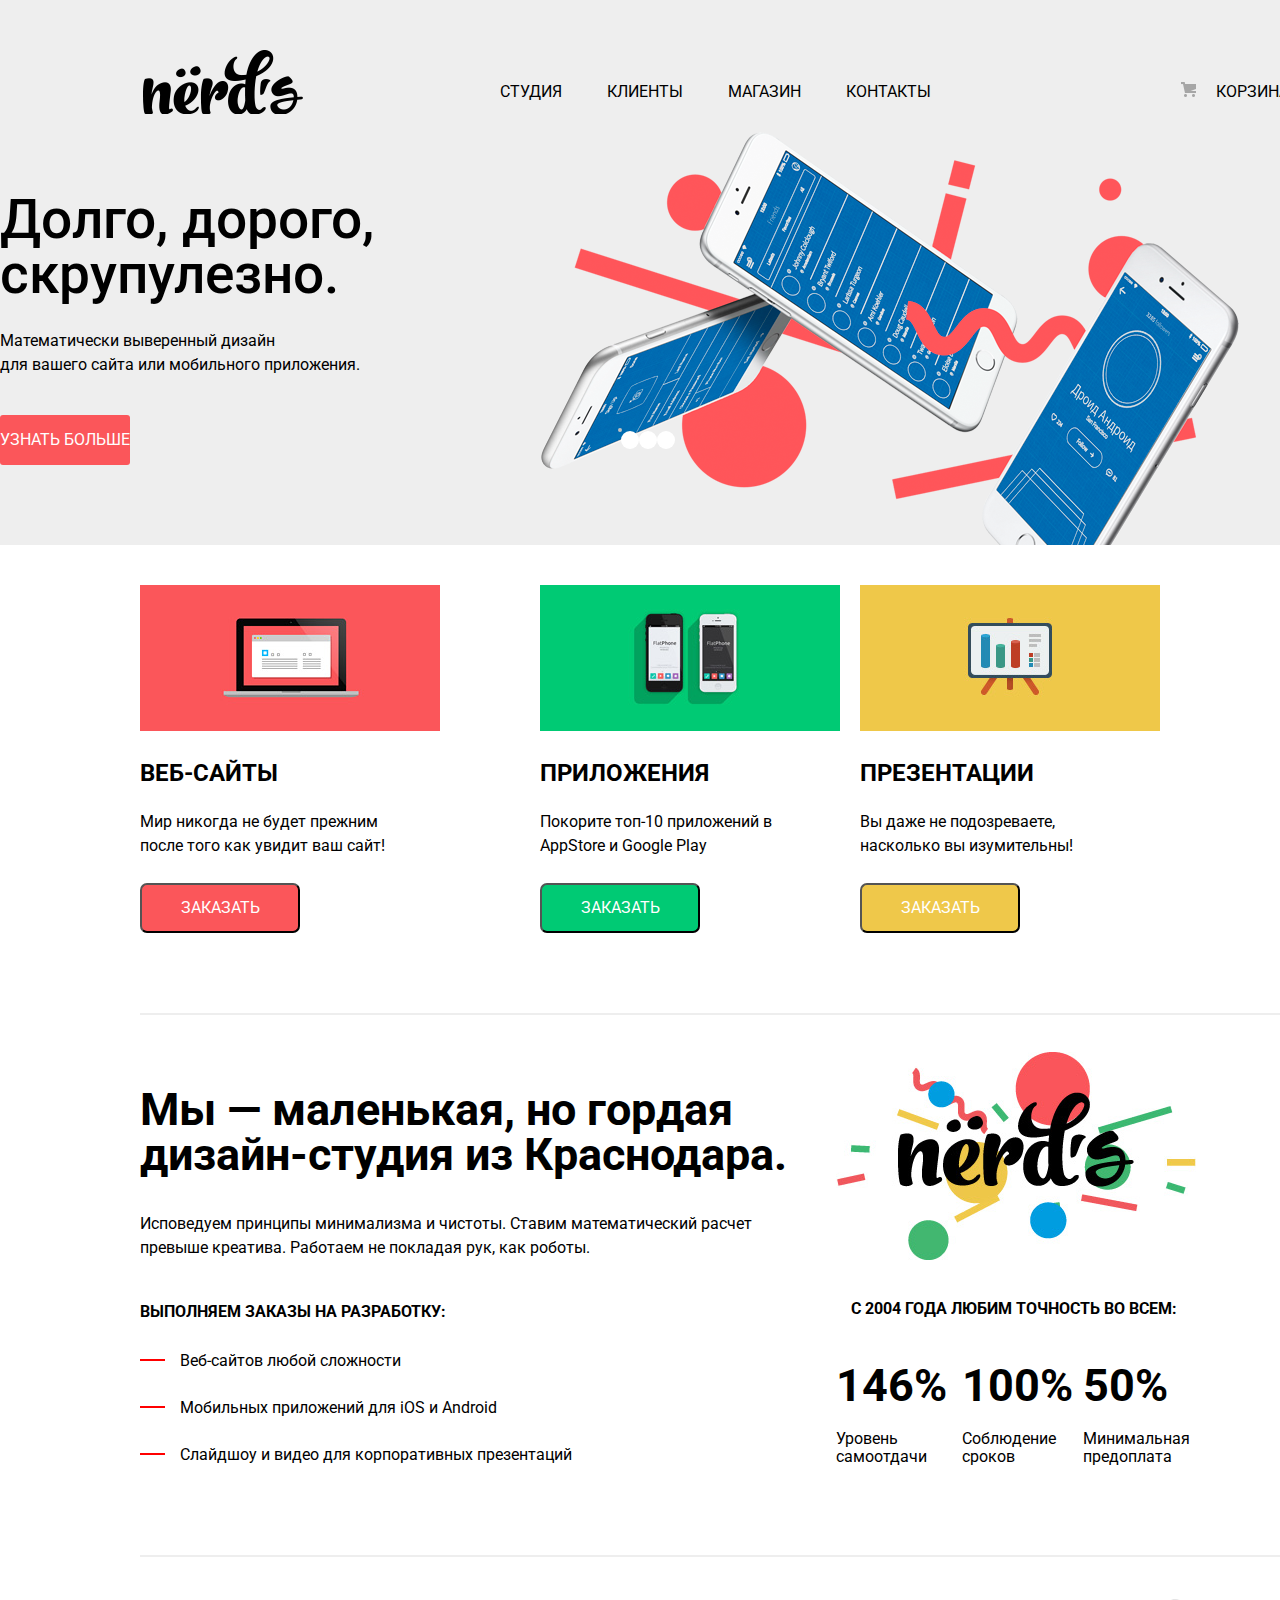
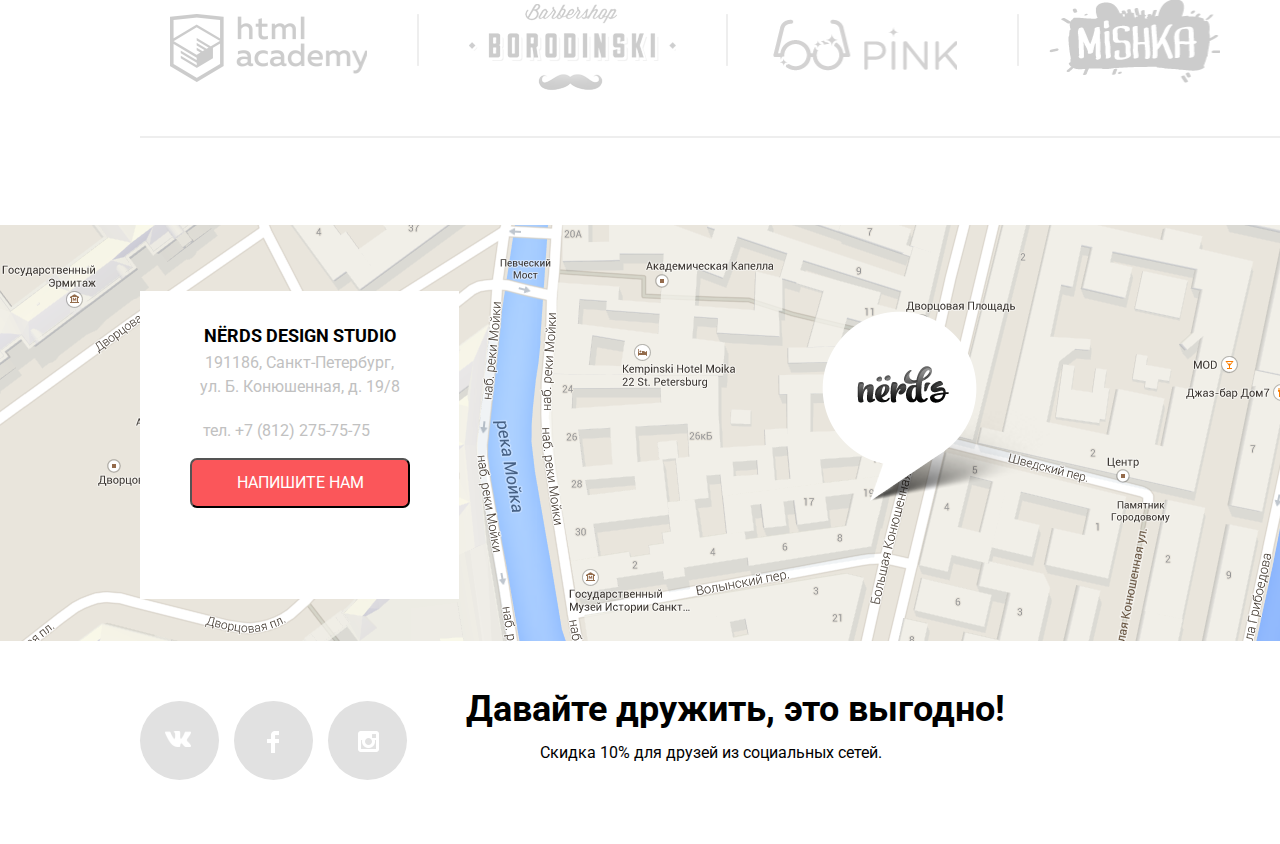
==== index.html @ d3941a32 "1" ====
<!DOCTYPE html>
<html lang="ru">
  <head>
    <meta charset="utf-8">
    <title>HTML Academy: Нёрдс</title>
    <link href="https://fonts.googleapis.com/css?family=Roboto:300,300i,400,400i,500,500i,700,700i,900,900i&display=swap&subset=cyrillic-ext" rel="stylesheet">
    <link rel="stylesheet" href="css/normalize.css">
    <link rel="stylesheet" href="css/main.css">
  </head>
  <body>
    <div class="container">
      <header class="header">
        <nav class="main-nav">
          <a class="logo" href="index.html"><img src="/img/nerds-logo.png" alt="Логотип сайта Nerds"></img></a>
            <ul class="main-nav__menu">
              <li><div class="main__nav-item"><a class="menu__nav-link link" href="studio.html">Студия</a></div></li>
              <li><div class="main__nav-item"><a class="menu__nav-link link" href="clients.html">Клиенты</a></div></li>
              <li><div class="main__nav-item"><a class="menu__nav-link link" href="Catalog.html">Магазин</a></div></li>
              <li><div class="main__nav-item"><a class="menu__nav-link link" href="contacts.html">Контакты</a></div></li>
            </ul>
            <img src="/img/cart-icon.png" class="cart-image">
            <div class="cart"><a href="#" class="menu__cart-link link">Корзина</a></div>
          </img>
        </nav>
      </header>
      <section class="slider">
        <div class="wrapper-content">
          <h2 class="visually-hidden">Преимущества</h2>
          <input class="visually-hidden" type="radio" id="product-1" name="toggle" checked>
          <input class="visually-hidden" type="radio" id="product-2" name="toggle">
          <input class="visually-hidden" type="radio" id="product-3" name="toggle">
          <div class="slider-controls">
            <label class="slider-controls-item slider-controls-item--1" for="product-1">Первый</label>
            <label class="slider-controls-item slider-controls-item--2" for="product-2">Второй</label>
            <label class="slider-controls-item slider-controls-item--3" for="product-3">Третий</label>
          </div>
          <ul class="slider-list">
            <li class="slider-item">
              <h3>Долго, дорого,<br> скрупулезно.</h3>
              <p>Математически выверенный дизайн<br> для вашего сайта или мобильного приложения.</p>
              <button class="slider-item-button button" href="#">Узнать больше</button>
            </li>
            <li class="slider-item">
              <h3>Любим математику как никто другой</h3>
              <p>Никакого креатива, только математические формулы для расчета идеальных пропорций.</p>
              <button class="slider-item-button button" href="#">Узнать больше</button>
            </li>
            <li class="slider-item">
              <h3>Только ночь,<br> только хардкор</h3>
              <p>Работать днем, как все? Мы против этого.<br> Ближе к полуночи работа только начинается.</p>
              <button class="slider-item-button button" href="#">Узнать больше</button>
            </li>
          </ul>
      </div>
    </section>
      <main>
        <section class="products">
          <div class="products__block1">
            <div class="products__block1-picture"></div>
            <h2 class="products__header">Веб-сайты</h2>
            <p class="products__text">Мир никогда не будет прежним<br> после того как увидит ваш сайт!</p>
            <button class="products__button1">Заказать</button>
          </div>
            <div class="products__block2">
          <div class="products__block2-picture"></div>
            <h2 class="products__header">Приложения</h2>
            <p class="products__text">Покорите топ-10 приложений в<br> AppStore и Google Play</p>
            <button class="products__button2">Заказать</button>
            </div>
            <div class="products__block3">
        <div class="products__block3-picture"></div>
          <h2 class="products__header">Презентации</h2>
          <p class="products__text">Вы даже не подозреваете,<br> насколько вы изумительны!</p>
          <button class="products__button3">Заказать</button>
        </div>
        </section>
        <div class="border"></div>
        <section class="description">
          <div class="about">
          <h2 class="about-header">Мы — маленькая, но гордая<br> дизайн-студия из Краснодара. </h2>
          <p class="about-text">Исповедуем принципы минимализма и чистоты. Ставим математический расчет<br> превыше креатива. Работаем не покладая рук, как роботы.</p>
          <h2 class="about-orders">Выполняем заказы на разработку:</h2>
          <ul class="about__orders-list">
            <li class="about__orders-item">Веб-сайтов любой сложности</li>
            <li class="about__orders-item">Мобильных приложений для iOS и Android</li>
            <li class="about__orders-item">Слайдшоу и видео для корпоративных презентаций</li>
          </ul>
        </div>
          <div class="nerds-results">
            <div class="nerds__results-block">
            <img class="nerds__results-logo" src="/img/nerds-illustration.png"></img>
            <p class="nerds__results-text">с 2004 года Любим точность во всем:</p>
          </div>
          <div class="nerds__results-list">
            <ul class="nerds__results-values">
              <li class="nerds__results-values1">146%
                <p class="nerds__results-values1-text">Уровень<br> самоотдачи</p>
              </li>
              <li class="nerds__results-values2">100%
                <p class="nerds__results-values2-text">Соблюдение<br> сроков</p>
              </li>
              <li class="nerds__results-values3">50%
                <p class="nerds__results-values3-text">Минимальная<br> предоплата</p>
              </li>
            </ul>
          </div>
        </div>
        </section>
        <div class="border"></div>
        <!-- Логотипы разных компаний -->
        <section class="firm-row">
          <div class="firm"></div>
          <div class="border-vertical"></div>
          <div class="firm"></div>
          <div class="border-vertical"></div>
          <div class="firm"></div>
          <div class="border-vertical"></div>
          <div class="firm"></div>
        </section>
        <div class="border"></div>
        <section class="map">
          <div class="map"></div>
          <div class="map-marker"></div>
          <div class="map__text-background">
          <div class="map__text">
          <p class="map__text-header">NЁRDS DESIGN STUDIO</p>
          <p class="map__text-desc">191186, Санкт-Петербург, <br>
            ул. Б. Конюшенная, д. 19/8
           <p class="map__text-number"> тел. +7 (812) 275-75-75</p>
        </div>
        <button class="map__button">Напишите нам</button>
      </div>
        </section>
      </main>
      <footer class="page-footer">
        <div class="footer__links">
        <ul class="footer__soc-link">
          <li class="footer__soc-link-vk">
            <img class="soc__vk" src="/img/vk-icon.png"></img>
          </li>
          <li class="footer__soc-link-fb">
            <img class="soc__fb" src="/img/fb-icon.png"></img>
          </li>
          <li class="footer__soc-link-inst">
            <img class="soc__inst" src="/img/insta-icon.png"></img>
          </li>
        </ul>
      </div>
      <div class="footer__text">
        <div class="footer__text-header">Давайте дружить, это выгодно!</div>
        <div class="footer__text-desc">Скидка 10% для друзей из социальных сетей.</div>
      </div>
      </footer>
    </div>
  </body>
</html>
---- css/main.css ----
html {

}
*, *:before, *:after {
box-sizing: inherit;
margin: 0;
padding: 0;
margin: 0 auto;
}
body {
  font-family: "Roboto", Arial, sans-serif;
  margin : 0;
  padding : 0;
  font-size: 16px;
  font-weight: 400;
  line-height: 24px;
  color: #333;
}
.container {
  position: relative;
  max-width: 1440px;
 /* padding-left: 200px; */
  background-color: #fff;
  font-family: "Roboto", "Arial", sans-serif;
  font-weight: 400;
  font-size: 16px;
  color: #000000;
  box-sizing: border-box;
  /* box-shadow: 0px 5px 15px 0px rgba(0, 1, 1, 0.2); */
}
.visually-hidden{
  position: absolute;

  clip: rect(0, 0, 0, 0);

  width: 1px;
  height: 1px;
}
/* /////////////////////////HEADER//////////////////// */
.header {
background-color: #eeeeee;
height: 114px;

}
.link {
  text-decoration: none;
  outline: none;
}
.logo {
  display: flex;
  padding: 0px;
  margin-left: 140px;
  margin-right: 100px;
  margin-top: 50px;
  margin-bottom: 20px;
  min-width: 165px;
}
.logo:hover,
.logo:focus {
  opacity: 0.8;
}
.logo:active {
  opacity: 0.3;
}
.cart {
  margin-right: 140px;
margin-top: 80px;
outline: none;
}
.cart-image {
  height: 15px;
  width: 15px;
  margin-right: 20px;
  margin-left: 150px;
  margin-top: 82px;
}

.main-nav {
  display: flex ;
  margin-top: 0;
  z-index: 0;
}
.main-nav__menu {
display: flex;
justify-content: center;
list-style: none;
margin-top: 80px;
margin-right: 100px;
margin-left: 50px;
}
.main__nav-item {
  margin-left: 45px;
  text-transform: uppercase;
  font-family: inherit;
  font-weight: inherit;
}
.menu__nav-link {
  text-decoration: none;
  list-style: none;
  color: #000000;
}

.menu__cart-link {
  text-decoration: none;
  text-transform: uppercase;
  list-style: none;
  color: #000000;
}

/* ///SLIDER/// */
.slider{
  position: relative;

  background-color: #eee;
}

.slider-controls{
  font-size: 0;

  position: absolute;
  z-index: 100;
  bottom: 104px;
  left: 50%;

  width: 160px;
  height: 18px;

  -webkit-transform: translateX(-50%);
      -ms-transform: translateX(-50%);
          transform: translateX(-50%);
  text-align: center;
}

.slider-controls label{
  position: relative;

  display: inline-block;

  width: 18px;
  height: 18px;
  padding: 8px;

  cursor: pointer;
  vertical-align: top;

  border-radius: 50%;
}

.slider-controls label::after{
  position: absolute;
  z-index: 1;
  top: 8px;
  left: 8px;

  width: 18px;
  height: 18px;

  content: '';

  border-radius: 50%;
  background: #fff;
}

.slider-list{
  margin: 0;
  padding: 0;

  list-style: none;
}

.slider-item{
  display: none;

  padding: 78px 0 80px 0;
}

.slider-item:nth-child(1){
  background-image: url('../img/slide1.png');
  background-repeat: no-repeat;
  background-position: 93% 18px;
}

.slider-item:nth-child(2){
  background-image: url('../img/slide2.png');
  background-repeat: no-repeat;
  background-position: 100% 0;
}

.slider-item:nth-child(3){
  background-image: url('../img/slide3.png');
  background-repeat: no-repeat;
  background-position: 100% 20px;
}

#product-1:checked ~ .slider-list .slider-item:nth-child(1){
  display: block;
}

#product-2:checked ~ .slider-list .slider-item:nth-child(2){
  display: block;
}

#product-3:checked ~ .slider-list .slider-item:nth-child(3){
  display: block;
}

#product-1:checked ~ .slider-controls .slider-controls-item--1::before,
#product-2:checked ~ .slider-controls .slider-controls-item--2::before,
#product-3:checked ~ .slider-controls .slider-controls-item--3::before{
  position: absolute;
  z-index: 2;
  top: 50%;
  left: 50%;

  width: 4px;
  height: 4px;
  margin: -4px;

  content: '';

  border: 2px solid #c1c1c1;
  border-radius: 50%;
  background-color: inherit;
}

.slider-item h3{
  font-size: 55px;
  font-weight: 500;
  line-height: 55px;

  max-width: 600px;
  margin: 0;
  margin-bottom: 27px;

  color: #000;
}

.slider-item p{
  max-width: 430px;
  margin: 0;
  margin-bottom: 38px;
}

.button{
  font-size: 16px;
  line-height: 18px;

  display: block;

  max-width: 240px;
  padding: 16px 0;

  text-align: center;
  text-decoration: none;
  text-transform: uppercase;

  color: #fff;
  border: none;
  border-radius: 3px;
  background-color: #fb565a;
}

.button:hover,
.button:focus{
  background-color: #e74246;
}

.button:active{
  color: rgba(255, 255, 255, 0.3);
  background-color: #d7373b;
  -webkit-box-shadow: 0 3px rgba(0, 0, 0, 0.1) inset;
          box-shadow: 0 3px rgba(0, 0, 0, 0.1) inset;
}
.filter-button{
  width: 260px;
  height: 50px;

  color: #000;
  background-color: #eee;
}
.filter-button:hover,
.filter-button:focus{
  background-color: #dfdfdf;
}
.filter-button:active{
  color: rgba(0, 0, 0, 0.3);
  background-color: rgba(0, 1, 1, 0.1);
}

/* /////////////////////MAIN////////////// */


.products {
  display: flex;
  flex-direction: row;
  flex-wrap: nowrap;

}
.products__block1 {
margin-left: 140px;
}
.products__block2 {
  position: absolute;
  margin-left: 540px;
}
.products__block3 {
  margin-left: 300px;
}
.products__block1-picture {
  background-image: url(../img/illustration-1.png);
  background-repeat: no-repeat;
  height: 146px;
  width: 300px;
  margin-top: 40px;
}
.products__block2-picture {
  background-image: url(../img/illustration-2.png);
  background-repeat: no-repeat;
  height: 146px;
  width: 300px;
  margin-top: 40px;
}
.products__block3-picture {
  background-image: url(../img/illustration-3.png);
  background-repeat: no-repeat;
  height: 146px;
  width: 300px;
  margin-top: 40px;
}
.products__header {
font-size: 24px;
font-weight: bold;
text-align: left;
margin-top: 30px;
margin-bottom: 25px;
text-transform: uppercase;
}
.products__text {
font-size: 16px;
font-weight: 400;
margin-bottom: 25px;
}
.products__button1 {
width: 160px;
height: 50px;
font-weight: 400;
font-family: inherit;
text-transform: uppercase;
background-color: #fb565a;
color: #fff;
border-radius: 7px;
height: 50px;
}
.products__button2 {
width: 160px;
height: 50px;
font-weight: 400;
font-family: inherit;
text-transform: uppercase;
background-color: #00ca74;
color: #fff;
border-radius: 7px;
  }
.products__button3 {
width: 160px;
height: 50px;
font-weight: 400;
font-family: inherit;
text-transform: uppercase;
background-color: #efc84a;
color: #fff;
border-radius: 7px;
}
.about-borderline {
  /* display: flex; */
  /* position: absolute; */
  /* flex-direction: row; */
  /* width: 800px; */
  /* background-image: url(../img/borderline.png); */
  /* margin-top: 80px; */
  /* margin-bottom: 80px; */
  /* margin-left: 100px; */
  /* margin-right: 100px; */
  /* width: 9px;
  height: 64px;
  background-position-x: 198px;
  background-position-y: 1052px; */
}
.description {
  display: flex;
  flex-direction: row;
  margin-top: 0px;
}

/* //////////////ABOUT/////////// */
.about {
  display: flex;
  flex-direction: column;
  margin-left: 140px;
  font-family: inherit;
}
.about-header {
font-size: 45px;
line-height: 45px;
margin-bottom: 35px;
}
.about-text {
font-size: 16px;
font-weight: 400;
margin-left: 0px;
margin-bottom: 40px;
}
.about-orders {
  margin-left: 0px;
  font-size: 16px;
  text-transform: uppercase;
  margin-bottom: 25px;
}
.about__orders-list {
list-style: none;
margin-left: 40px;
/* padding-left: 35px; */
position: relative;
}
.about__orders-item {
  position: relative;
  margin-bottom: 23px;
  font-size: 16px;
  line-height: 24px;
}
.about__orders-item:before {
  content: " ";
  position: absolute;
  top: 10px;
  left: -40px;
  height: 2px;
  width: 25px;
  background-color: red;
}
/* .about__orders-second {
font-size: 16px;
line-height: 24px;
margin-bottom: 20px;
}
.about__orders-third {
  font-size: 16px;
  line-height: 24px;
  } */
.nerds-results {
  display: flex;
  position: relative;
  /* flex-direction: column; */
}
.nerds__results-block {
  display: flex;
  /* margin-right: 0px; */

}
.nerds__results-logo {
  display: flex;
  justify-items: center;
  position: absolute;
  margin-top: -35px;
  margin-left: -130px;
}
.nerds__results-text {
  display: flex;
  justify-content: flex-end;
  position: absolute;
  margin-top: 210px;
  margin-left: -115px;
  text-transform: uppercase;
  font-weight: bold;
  font-size: 16px;

}
.nerds__results-list {
  display: flex;
  flex-direction: row;
  margin-left: -130px;
}
.nerds__results-values {
display: flex;
list-style: none;
font-size: 45px;
font-weight: bold;
line-height: 18px;
margin-top: 290px;
justify-content: center;
}

.nerds__results-values1 {
  margin-right: 15px;
}
.nerds__results-values2 {
  /* margin-top: 309px;
  margin-left: -60px; */
}
.nerds__results-values3 {
  margin-left: 10px;
}
.nerds__results-values1-text {
margin-top: 35px;
font-weight: 400;
font-size: 16px;

}
.nerds__results-values2-text {
  margin-top: 35px;
  font-weight: 400;
  font-size: 16px;
}
.nerds__results-values3-text {
  margin-top: 35px;
  font-weight: 400;
  font-size: 16px;
  /* margin-left: 25px; */
}
/* ///////////////////FIRMS AND BORDERS/////////// */
.border {
  display: inline-block;
  background-image: url(/img/divide.png);
  width: 1160px;
  height: 2px;
  margin-left: 140px;
  margin-right: 140px;
}
.border:first-of-type {
  margin-top: 80px;
  margin-bottom: 65px;
}
.border:nth-of-type(2) {
  margin-top: 65px;
  margin-bottom: 35px;
}
.border:nth-of-type(3) {
  padding: 0px;
  margin-top: -35px;
  margin-bottom: 80px;
}
.firm-row {
  display: flex;
  flex-direction: row;
}
.border-vertical {
width: 2px;
height: 52px;
margin-top: 15px;
background-image: url(/img/div.png);
}
.firm:first-of-type {
  background-image: url(/img/logo-1.png);
  background-repeat: no-repeat;
  margin-top: 15px;
  width: 199px;
  height: 68px;
  margin-left: 170px;
  margin-right: 50px;
}
.firm:nth-of-type(3) {
  background-image: url(/img/logo-2.png);
  background-repeat: no-repeat;
  width: 209px;
  height: 87px;
  margin-left: 50px;
  margin-right: 50px;
  margin-top: 5px;
  margin-bottom: 80px;
}
.firm:nth-of-type(5) {
  background-image: url(/img/logo-3.png);
  background-repeat: no-repeat;
  width: 185px;
  height: 52px;
  margin-top: 20px;
  margin-left: 45px;
  margin-right: 60px;
}
.firm:nth-of-type(7) {
  background-image: url(/img/logo-4.png);
  background-repeat: no-repeat;
  width: 173px;
  height: 84px;
  margin-left: 30px;
  margin-right: 60px;
}

/* ///////////////////////////MAP//////////////////// */
.map {
  background-image: url(/img/map.png);
  width: 1440px;
  height: 416px;
  width: 100%;
}
.map-marker {
  background-image: url(/img/map-marker.png);
  /* display: flex; */
  position: absolute;
  width: 231px;
  height: 190px;
  margin-top: -330px;
  margin-left: 822px;
  /* z-index: 2; */
}
.map__text-background {
  background-image: url(/img/white-back.png);
  background-repeat: no-repeat;
  margin-top: -350px;
  margin-left: 140px;
  position: absolute;
  width: 319px;
  height: 308px;
}
.map__text {
  margin: 0 0;
  font-size: 16px;
  text-align: center;
}
.map__text-header {
  margin-top: 30px;
  line-height: 30px;
  /* margin-bottom: 30px; */
  font-weight: bold;
  font-size: 18px;
  color: black;
}
.map__text-desc {
  font-size: 16px;
  color: #c1c1c1;
  margin-bottom: 20px;
}
.map__text-number {
  font-size: 16px;
  color: #c1c1c1;
  margin-left: -27px;
}
.map__button {
  position: absolute;
  background-color: #fb565a;
  color: #fff;
  margin-right: 50px;
  margin-left: 50px;
  margin-top: 15px;
  height: 50px;
  width: 220px;
  font-weight: 400;
  font-family: inherit;
  text-transform: uppercase;
  border-radius: 7px;
}


/* ///////////////////////////////FOOTER///////////////////////// */
.footer__links {
  display: flex;
  position: absolute;
  flex-direction: row;
  margin-top: -40px;
  margin-left: px;
  /* justify-content: center; */
}
.footer__soc-link{
  /* margin-top: 70px; */
  display: flex;
  flex-direction: row;
  justify-content: flex-start;
  list-style: none;
  text-decoration: none;
}
.footer__soc-link-vk {
  margin-top: 50px;
  width: 79px;
  height: 79px;
  margin-left: 140px;
  background-color: #e1e1e1;
  border-radius: 40px;
}
.footer__soc-link-fb {
  margin-top: 50px;
  width: 79px;
  height: 79px;
  margin-left: 15px;
  background-color: #e1e1e1;
  border-radius: 40px;
}
.footer__soc-link-inst {
  margin-top: 50px;
  background-color: #e1e1e1;
  width: 79px;
  height: 79px;
  margin-left: 15px;
  border-radius: 40px;
}
.soc__vk {
  /* position: absolute; */
  /* text-align: center; */
  margin-left: 25px;
  margin-right: 25px;
  margin-top: 30px;
  margin-bottom: 30px;
  width: 26px;
  height: 16px;
}
.soc__fb {
  width: 12px;
  height: 22px;
  margin-left: 33px;
  margin-right: 33px;
  margin-top: 30px;
  margin-bottom: 30px;
}.soc__inst {
  margin: 30px 30px;
}
.footer__text{
  /* position: absolute; */
display: flex;
justify-content: center;
flex-direction: column;
margin-left: 190px;
margin-top: 50px;
}
.footer__text-header {
  font-size: 36px;
  line-height: 36px;
  font-weight: bold;
  color: black;
}
.footer__text-desc {
  margin-top: 15px;
  margin-left: 350px;
  font-size: 16px;
  font-weight: 400;
  line-height: 22px;
  margin-bottom: 80px;
}
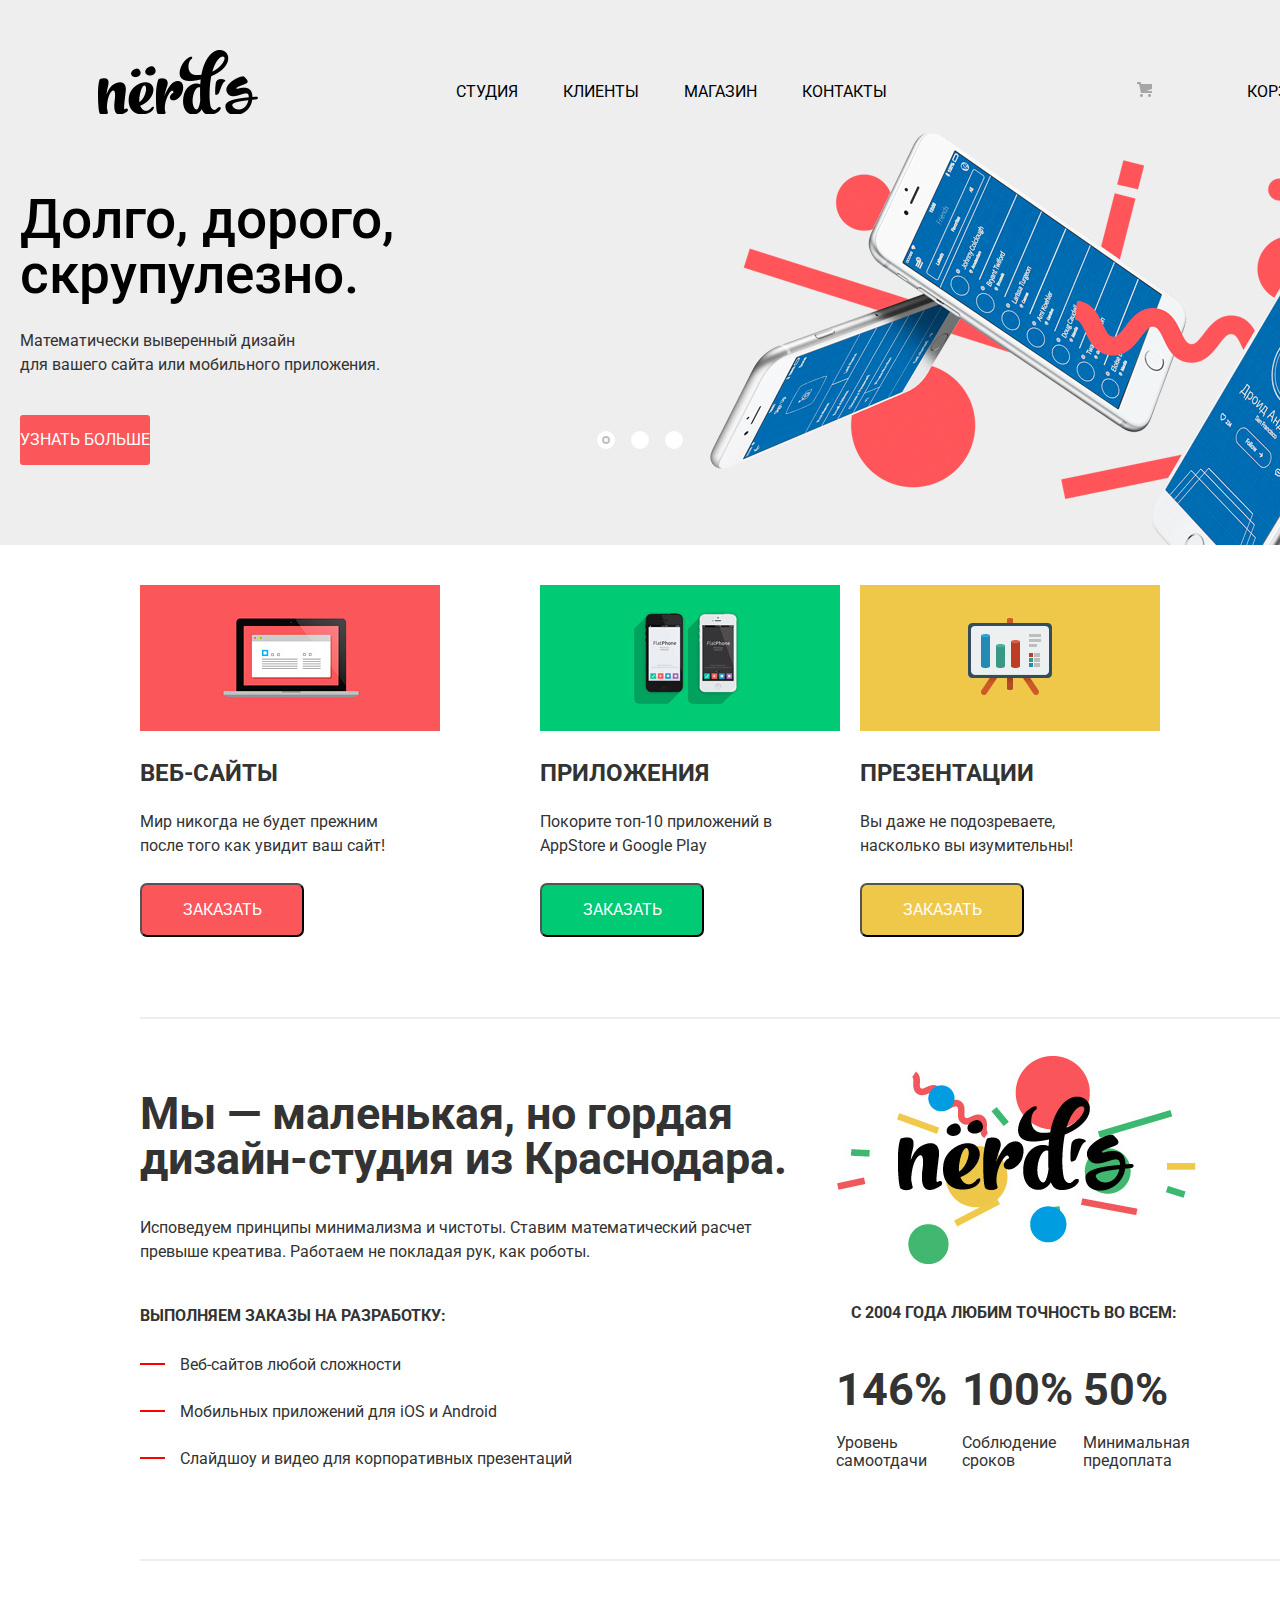
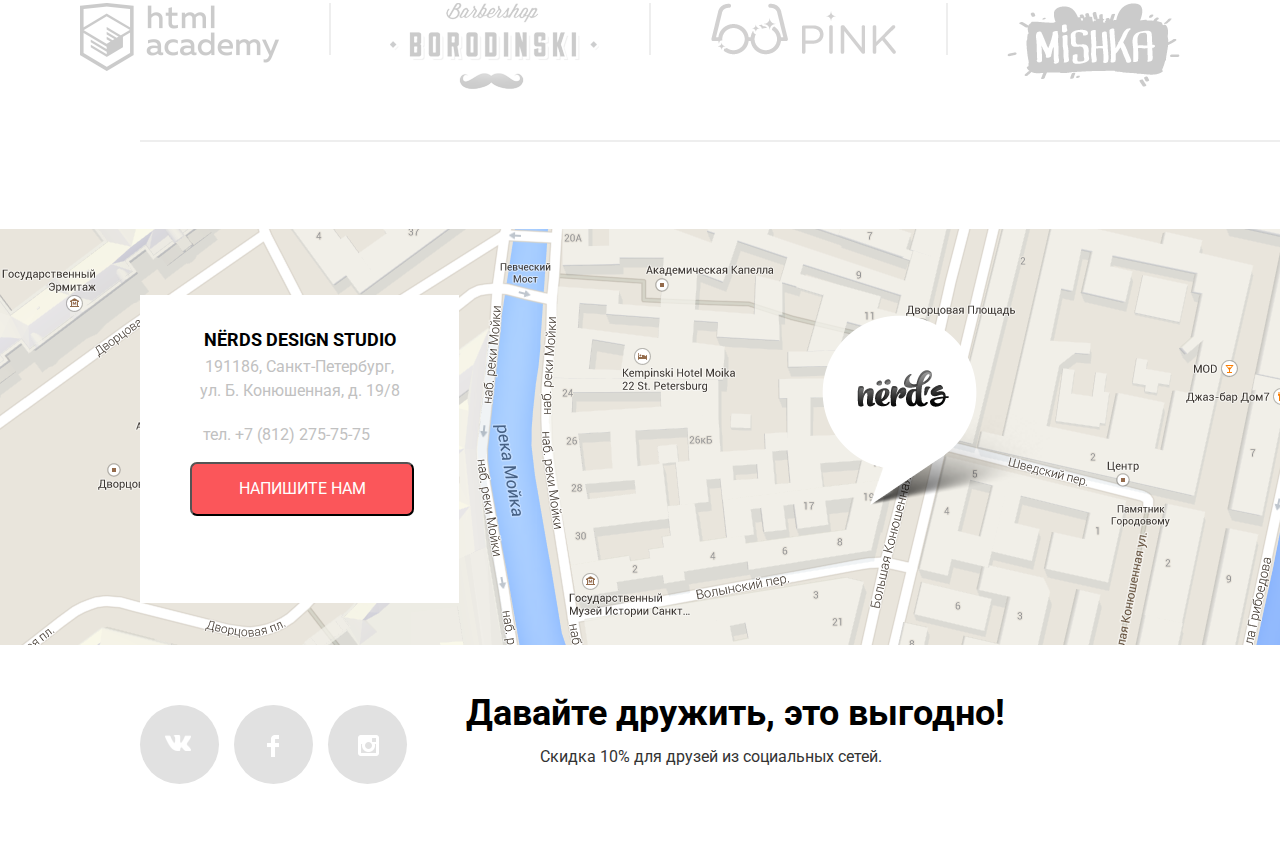
==== commit 9e12876e: "2" ====
--- a/index.html
+++ b/index.html
@@ -8,9 +8,8 @@
     <link rel="stylesheet" href="css/main.css">
   </head>
   <body>
-    <div class="container">
       <header class="header">
-        <nav class="main-nav">
+        <nav class="header-wrapper wrapper-content">
           <a class="logo" href="index.html"><img src="/img/nerds-logo.png" alt="Логотип сайта Nerds"></img></a>
             <ul class="main-nav__menu">
               <li><div class="main__nav-item"><a class="menu__nav-link link" href="studio.html">Студия</a></div></li>
@@ -22,6 +21,7 @@
             <div class="cart"><a href="#" class="menu__cart-link link">Корзина</a></div>
           </img>
         </nav>
+      </div>
       </header>
       <section class="slider">
         <div class="wrapper-content">
@@ -108,7 +108,23 @@
         </section>
         <div class="border"></div>
         <!-- Логотипы разных компаний -->
-        <section class="firm-row">
+        <section class="firm-line">
+          <ul class="firm-list">
+            <li class="firm-item">
+              <img src="img/logo-1.png" width="199" height="68" alt="Логотип HTML Academy">
+            </li>
+            <li class="firm-item">
+              <img src="img/logo-2.png" width="209" height="90" alt="Логотип Barbershop Borodinsky">
+            </li>
+            <li class="firm-item">
+              <img src="img/logo-3.png" width="185" height="52" alt="Логотип Pink">
+            </li>
+            <li class="firm-item">
+              <img src="img/logo-4.png" width="173" height="84" alt="Логотип Mishka">
+            </li>
+          </ul>
+        </section>
+        <!-- <section class="firm-row">
           <div class="firm"></div>
           <div class="border-vertical"></div>
           <div class="firm"></div>
@@ -116,7 +132,7 @@
           <div class="firm"></div>
           <div class="border-vertical"></div>
           <div class="firm"></div>
-        </section>
+        </section> -->
         <div class="border"></div>
         <section class="map">
           <div class="map"></div>
--- a/css/main.css
+++ b/css/main.css
@@ -9,24 +9,15 @@
 }
 body {
   font-family: "Roboto", Arial, sans-serif;
-  margin : 0;
-  padding : 0;
   font-size: 16px;
   font-weight: 400;
   line-height: 24px;
   color: #333;
 }
-.container {
-  position: relative;
-  max-width: 1440px;
- /* padding-left: 200px; */
-  background-color: #fff;
-  font-family: "Roboto", "Arial", sans-serif;
-  font-weight: 400;
-  font-size: 16px;
-  color: #000000;
-  box-sizing: border-box;
-  /* box-shadow: 0px 5px 15px 0px rgba(0, 1, 1, 0.2); */
+.wrapper-content{
+  width: 1440px;
+  margin: 0 auto;
+  padding: 0 20px;
 }
 .visually-hidden{
   position: absolute;
@@ -37,10 +28,12 @@
   height: 1px;
 }
 /* /////////////////////////HEADER//////////////////// */
+.header-wrapper {
+  display: flex;
+}
 .header {
 background-color: #eeeeee;
 height: 114px;
-
 }
 .link {
   text-decoration: none;
@@ -49,7 +42,7 @@
 .logo {
   display: flex;
   padding: 0px;
-  margin-left: 140px;
+  /* margin-left: 140px; */
   margin-right: 100px;
   margin-top: 50px;
   margin-bottom: 20px;
@@ -78,6 +71,10 @@
 .main-nav {
   display: flex ;
   margin-top: 0;
+  padding: 0;
+  /* padding-top: 60px; */
+  padding-right: 245px;
+  /* padding-left: -150px; */
   z-index: 0;
 }
 .main-nav__menu {
@@ -517,7 +514,7 @@
   /* margin-left: 25px; */
 }
 /* ///////////////////FIRMS AND BORDERS/////////// */
-.border {
+/* .border {
   display: inline-block;
   background-image: url(/img/divide.png);
   width: 1160px;
@@ -583,6 +580,75 @@
   height: 84px;
   margin-left: 30px;
   margin-right: 60px;
+} */
+
+/* //////////////////////FIRMLINE///////////////// */
+.border {
+  display: inline-block;
+  content: '';
+  background-color: #eee;
+  width: 1160px;
+  height: 2px;
+  margin-left: 140px;
+  margin-right: 140px;
+}
+
+.border:first-of-type {
+  margin-top: 80px;
+  margin-bottom: 65px;
+}
+.border:nth-of-type(2) {
+  margin-top: 65px;
+  margin-bottom: 35px;
+}
+.border:nth-of-type(3) {
+  padding: 0px;
+  margin-top: 40px;
+  margin-bottom: 80px;
+}
+.firm-list {
+  display: flex;
+  flex-direction: row;
+  margin: 0;
+  margin-right: 44px;
+  margin-left: 30px;
+  padding: 0;
+  justify-content: space-between;
+  /* text-decoration: none; */
+}
+.firm-item {
+  text-decoration: none;
+  list-style: none;
+}
+.firm-item:after{
+  position: absolute;
+  /* top: -30px;
+  right: -50px; */
+  /* bottom: 0; */
+  margin-left: 50px;
+  width: 2px;
+  height: 52px;
+  margin-top: auto;
+  margin-bottom: auto;
+
+  content: '';
+  background-color: #eee;
+}
+.firm-item:last-child::after{
+  width: 0;
+  height: 0;
+}
+.firm-item:first-of-type {
+  margin-left:50px;
+}
+.firm-item img {
+  opacity: 0.2;
+}
+.firm-item img:hover {
+  opacity: 1;
+}
+.firm-item img:active {
+  opacity: 0.2;
 }
 
 /* ///////////////////////////MAP//////////////////// */
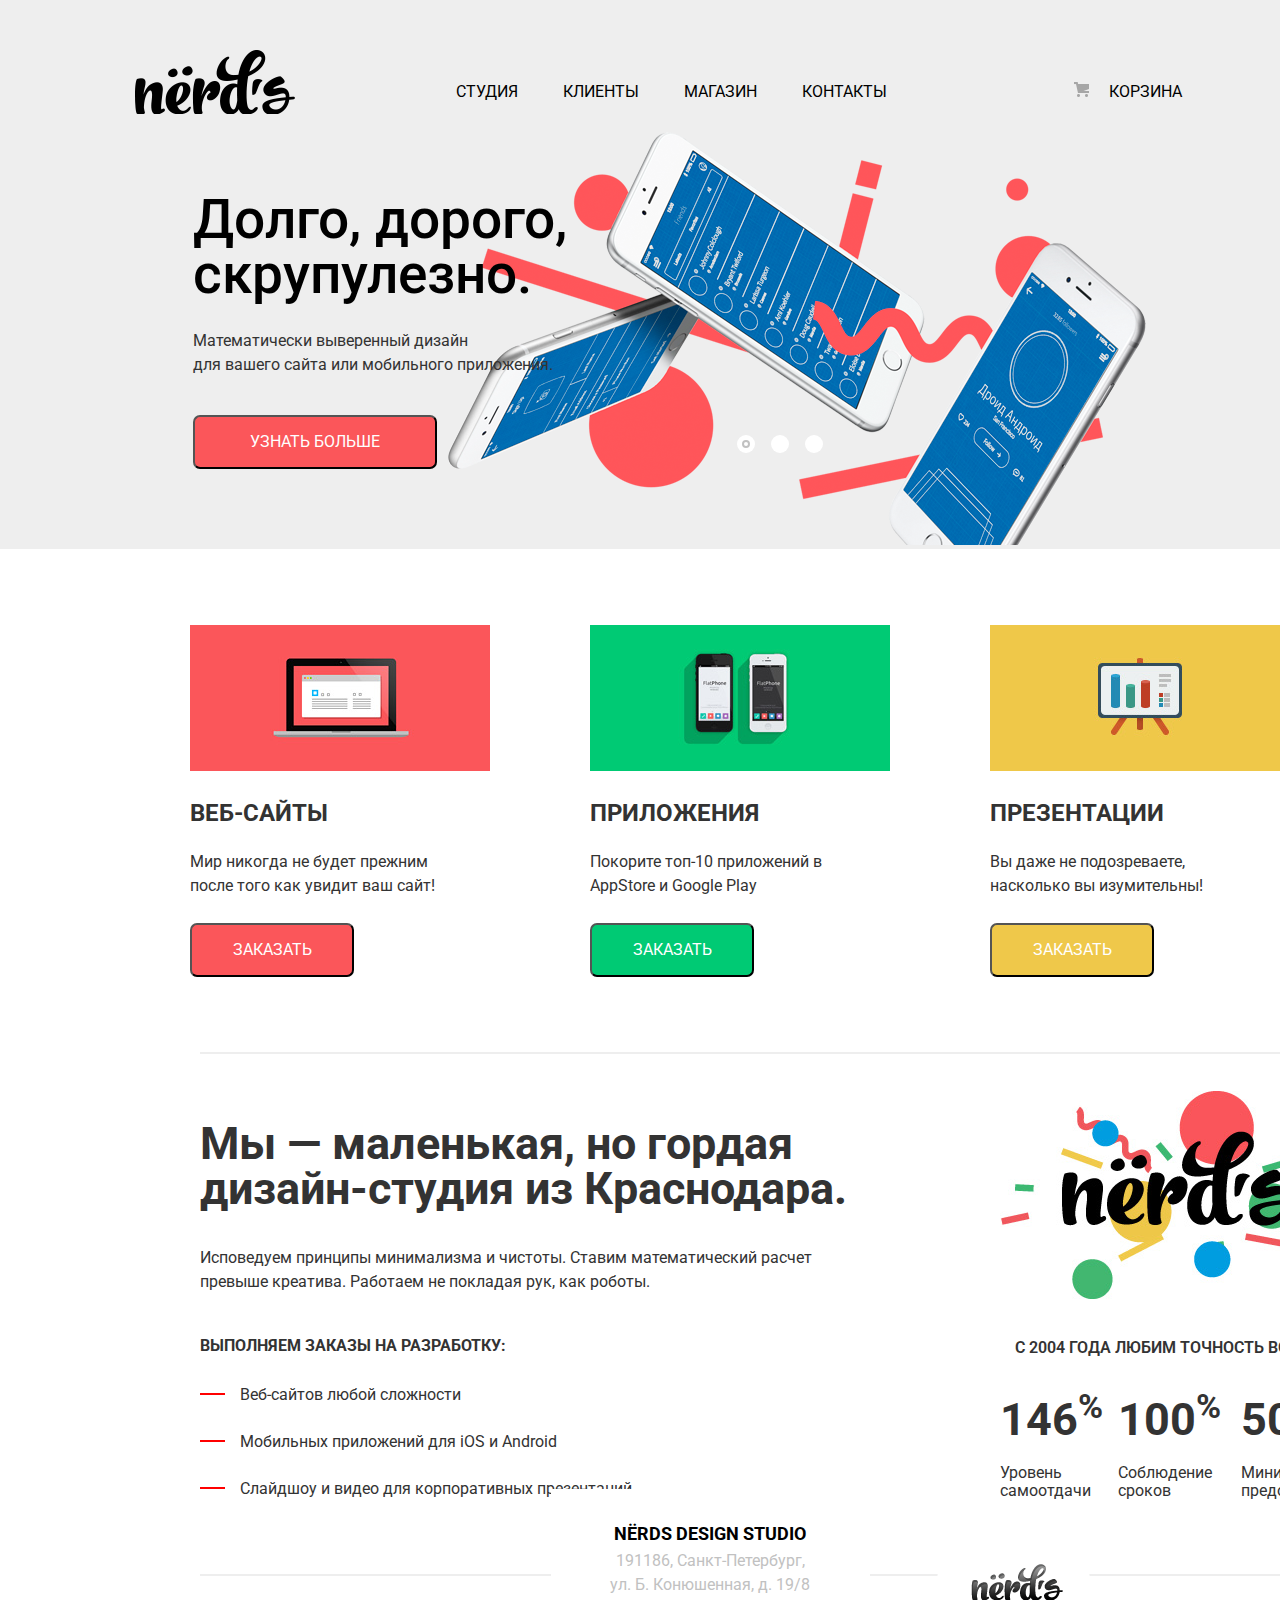
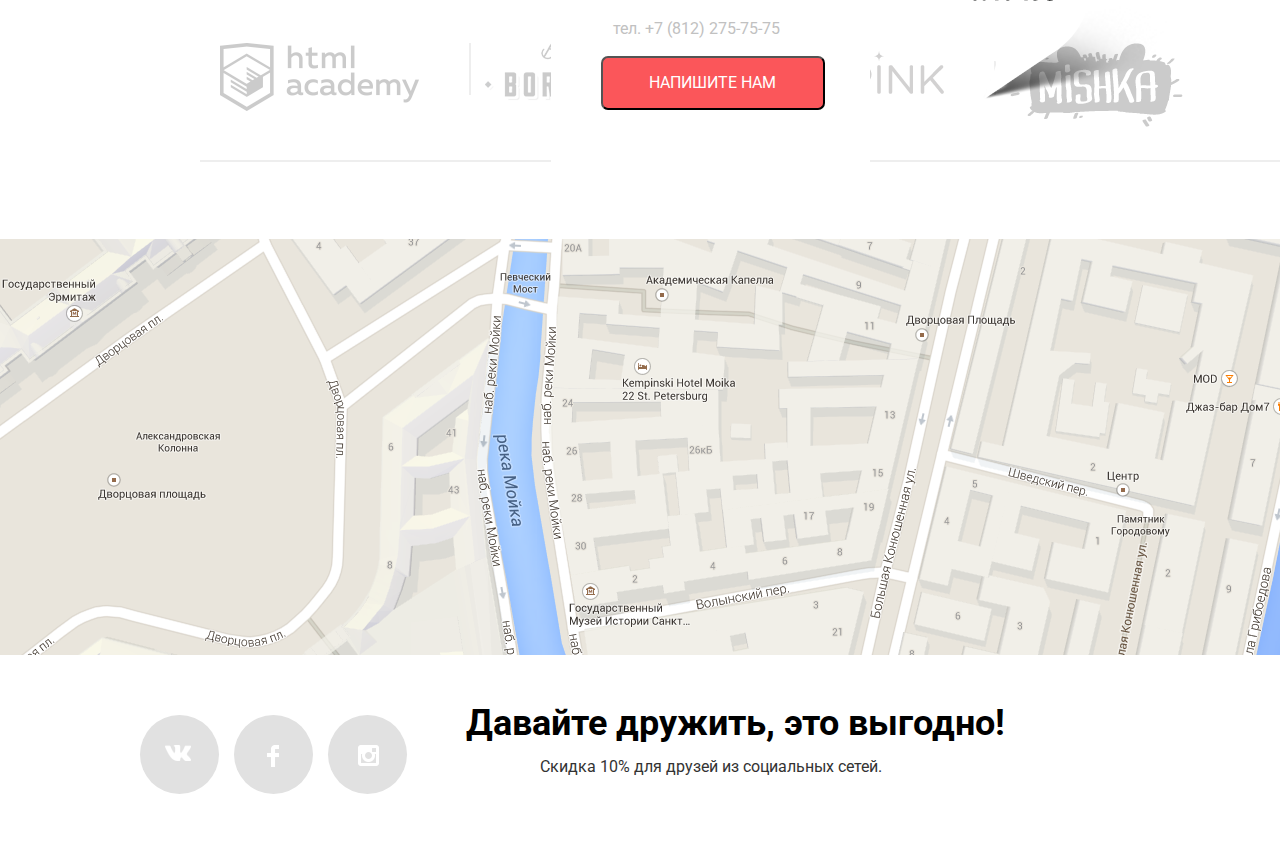
==== commit 2e7f9dfc: "2" ====
--- a/index.html
+++ b/index.html
@@ -17,8 +17,10 @@
               <li><div class="main__nav-item"><a class="menu__nav-link link" href="Catalog.html">Магазин</a></div></li>
               <li><div class="main__nav-item"><a class="menu__nav-link link" href="contacts.html">Контакты</a></div></li>
             </ul>
-            <img src="/img/cart-icon.png" class="cart-image">
-            <div class="cart"><a href="#" class="menu__cart-link link">Корзина</a></div>
+            <ul class="cart">
+            <li><img src="/img/cart-icon.png" class="cart-image"></li>
+            <li><a href="#" class="menu__cart-link link">Корзина</a></li>
+            </ul>
           </img>
         </nav>
       </div>
@@ -55,6 +57,7 @@
     </section>
       <main>
         <section class="products">
+          <div class="products wrapper-content">
           <div class="products__block1">
             <div class="products__block1-picture"></div>
             <h2 class="products__header">Веб-сайты</h2>
@@ -73,9 +76,11 @@
           <p class="products__text">Вы даже не подозреваете,<br> насколько вы изумительны!</p>
           <button class="products__button3">Заказать</button>
         </div>
+      </div>
         </section>
         <div class="border"></div>
         <section class="description">
+          <div class="about wrapper-content">
           <div class="about">
           <h2 class="about-header">Мы — маленькая, но гордая<br> дизайн-студия из Краснодара. </h2>
           <p class="about-text">Исповедуем принципы минимализма и чистоты. Ставим математический расчет<br> превыше креатива. Работаем не покладая рук, как роботы.</p>
@@ -86,29 +91,37 @@
             <li class="about__orders-item">Слайдшоу и видео для корпоративных презентаций</li>
           </ul>
         </div>
+          </div>
+          <div class="nerds-results wrapper-content">
           <div class="nerds-results">
             <div class="nerds__results-block">
-            <img class="nerds__results-logo" src="/img/nerds-illustration.png"></img>
+            <img class="nerds__results-logo" src="/img/nerds-illustration.png" alt="Логотип Nerds"></img>
             <p class="nerds__results-text">с 2004 года Любим точность во всем:</p>
           </div>
+
           <div class="nerds__results-list">
             <ul class="nerds__results-values">
-              <li class="nerds__results-values1">146%
+              <li class="nerds__results-values1">146<sup>%</sup>
                 <p class="nerds__results-values1-text">Уровень<br> самоотдачи</p>
               </li>
-              <li class="nerds__results-values2">100%
+              <li class="nerds__results-values2">100<sup>%</sup>
                 <p class="nerds__results-values2-text">Соблюдение<br> сроков</p>
               </li>
-              <li class="nerds__results-values3">50%
+              <li class="nerds__results-values3">50<sup>%</sup>
                 <p class="nerds__results-values3-text">Минимальная<br> предоплата</p>
               </li>
             </ul>
           </div>
         </div>
+      </div>
+      </div>
+    </div>
         </section>
+        <!-- <div class="border wrapper-content"> -->
         <div class="border"></div>
         <!-- Логотипы разных компаний -->
         <section class="firm-line">
+          <div class="wrapper-content">
           <ul class="firm-list">
             <li class="firm-item">
               <img src="img/logo-1.png" width="199" height="68" alt="Логотип HTML Academy">
@@ -123,7 +136,9 @@
               <img src="img/logo-4.png" width="173" height="84" alt="Логотип Mishka">
             </li>
           </ul>
+        </div>
         </section>
+      </div>
         <!-- <section class="firm-row">
           <div class="firm"></div>
           <div class="border-vertical"></div>
@@ -135,6 +150,7 @@
         </section> -->
         <div class="border"></div>
         <section class="map">
+          <div class="map-wrapper">
           <div class="map"></div>
           <div class="map-marker"></div>
           <div class="map__text-background">
@@ -146,6 +162,7 @@
         </div>
         <button class="map__button">Напишите нам</button>
       </div>
+    </div>
         </section>
       </main>
       <footer class="page-footer">
--- a/css/main.css
+++ b/css/main.css
@@ -15,8 +15,8 @@
   color: #333;
 }
 .wrapper-content{
-  width: 1440px;
-  margin: 0 auto;
+  max-width: 1440px;
+  margin: 0;
   padding: 0 20px;
 }
 .visually-hidden{
@@ -30,6 +30,8 @@
 /* /////////////////////////HEADER//////////////////// */
 .header-wrapper {
   display: flex;
+  margin-left: 35px;
+  /* border: 2px solid red; */
 }
 .header {
 background-color: #eeeeee;
@@ -42,8 +44,8 @@
 .logo {
   display: flex;
   padding: 0px;
-  /* margin-left: 140px; */
-  margin-right: 100px;
+  margin-left 140px;
+  /* margin-right: 100px; */
   margin-top: 50px;
   margin-bottom: 20px;
   min-width: 165px;
@@ -55,35 +57,12 @@
 .logo:active {
   opacity: 0.3;
 }
-.cart {
-  margin-right: 140px;
-margin-top: 80px;
-outline: none;
-}
-.cart-image {
-  height: 15px;
-  width: 15px;
-  margin-right: 20px;
-  margin-left: 150px;
-  margin-top: 82px;
-}
-
-.main-nav {
-  display: flex ;
-  margin-top: 0;
-  padding: 0;
-  /* padding-top: 60px; */
-  padding-right: 245px;
-  /* padding-left: -150px; */
-  z-index: 0;
-}
 .main-nav__menu {
 display: flex;
-justify-content: center;
+justify-content: flex-start;
 list-style: none;
 margin-top: 80px;
-margin-right: 100px;
-margin-left: 50px;
+margin-left: 35px;
 }
 .main__nav-item {
   margin-left: 45px;
@@ -96,14 +75,25 @@
   list-style: none;
   color: #000000;
 }
-
+.cart {
+  display: flex;
+  flex-direction: row;
+  list-style: none;
+  margin-top: 80px;
+  margin-left: 110px;
+  outline: none;
+  }
+.cart-image {
+  height: 15px;
+  width: 15px;
+  margin-right: 20px;
+  }
 .menu__cart-link {
   text-decoration: none;
   text-transform: uppercase;
   list-style: none;
   color: #000000;
 }
-
 /* ///SLIDER/// */
 .slider{
   position: relative;
@@ -117,7 +107,8 @@
   position: absolute;
   z-index: 100;
   bottom: 104px;
-  left: 50%;
+  /* left: 30%; */
+  margin-left: 760px;
 
   width: 160px;
   height: 18px;
@@ -142,7 +133,6 @@
 
   border-radius: 50%;
 }
-
 .slider-controls label::after{
   position: absolute;
   z-index: 1;
@@ -174,19 +164,19 @@
 .slider-item:nth-child(1){
   background-image: url('../img/slide1.png');
   background-repeat: no-repeat;
-  background-position: 93% 18px;
+  background-position: 79% 18px;
 }
 
 .slider-item:nth-child(2){
   background-image: url('../img/slide2.png');
   background-repeat: no-repeat;
-  background-position: 100% 0;
+  background-position: 87% 0;
 }
 
 .slider-item:nth-child(3){
   background-image: url('../img/slide3.png');
   background-repeat: no-repeat;
-  background-position: 100% 20px;
+  background-position: 85% 20px;
 }
 
 #product-1:checked ~ .slider-list .slider-item:nth-child(1){
@@ -228,6 +218,7 @@
   max-width: 600px;
   margin: 0;
   margin-bottom: 27px;
+  margin-left: 173px;
 
   color: #000;
 }
@@ -236,6 +227,7 @@
   max-width: 430px;
   margin: 0;
   margin-bottom: 38px;
+  margin-left: 173px;
 }
 
 .button{
@@ -244,17 +236,17 @@
 
   display: block;
 
-  max-width: 240px;
-  padding: 16px 0;
-
-  text-align: center;
-  text-decoration: none;
+  margin-left: 173px;
+
+  width: 240px;
+  height: 50px;
+  font-weight: 400;
+  font-family: inherit;
   text-transform: uppercase;
-
+  background-color: #fb565a;
   color: #fff;
-  border: none;
-  border-radius: 3px;
-  background-color: #fb565a;
+  border-radius: 7px;
+  height: 50px;
 }
 
 .button:hover,
@@ -291,17 +283,18 @@
   display: flex;
   flex-direction: row;
   flex-wrap: nowrap;
+  margin-top: 18px;
 
 }
 .products__block1 {
-margin-left: 140px;
+margin-left: 170px;
 }
 .products__block2 {
-  position: absolute;
-  margin-left: 540px;
+  /* position: absolute; */
+  margin-left: 100px;
 }
 .products__block3 {
-  margin-left: 300px;
+  margin-left:100px;
 }
 .products__block1-picture {
   background-image: url(../img/illustration-1.png);
@@ -393,8 +386,13 @@
 .about {
   display: flex;
   flex-direction: column;
-  margin-left: 140px;
+  justify-content: flex-start;
+  margin-left: 90px;
   font-family: inherit;
+}
+.about wrapper-content {
+  display: flex;
+  margin: 0;
 }
 .about-header {
 font-size: 45px;
@@ -445,39 +443,59 @@
   } */
 .nerds-results {
   display: flex;
-  position: relative;
+  position: absolute;
+  margin-top: -15px;
+  margin-left: 490px;
   /* flex-direction: column; */
 }
+.nerds__results-text {
+  text-transform: uppercase;
+  font-weight: 600;
+  margin-top: 30px;
+  margin-left: 15px;
+}
 .nerds__results-block {
-  display: flex;
+  /* display: flex; */
+  /* position: absolute; */
+  /* justify-content: flex-end; */
+  /* margin-left: -200px; */
   /* margin-right: 0px; */
 
 }
 .nerds__results-logo {
-  display: flex;
-  justify-items: center;
-  position: absolute;
-  margin-top: -35px;
-  margin-left: -130px;
-}
-.nerds__results-text {
-  display: flex;
-  justify-content: flex-end;
+  /* display: flex; */
+  /* justify-items: flex-start; */
+  /* position: absolute; */
+  /* margin-left: 1320px; */
+  /* margin-top: -35px; */
+  /* margin-left: -130px; */
+}
+/* .nerds__results-text {
+  display: flex;
+  justify-content: center;
+  flex-direction: row;
+  word-wrap: none;
   position: absolute;
   margin-top: 210px;
-  margin-left: -115px;
-  text-transform: uppercase;
-  font-weight: bold;
-  font-size: 16px;
-
-}
+  margin-left: 1220px;
+  /* flex-wrap: nowrap; */
+  /* margin-left: -115px; */
+  /* text-transform: uppercase; */
+  /* font-weight: bold; */
+  /* font-size: 16px; */
+
+/* } */
 .nerds__results-list {
   display: flex;
   flex-direction: row;
-  margin-left: -130px;
+  position: absolute;
+  margin-top: 30px;
+  /* margin-left: 0px; */
+  /* margin-left: -130px; */
 }
 .nerds__results-values {
 display: flex;
+position: absolute;
 list-style: none;
 font-size: 45px;
 font-weight: bold;
@@ -494,7 +512,7 @@
   margin-left: -60px; */
 }
 .nerds__results-values3 {
-  margin-left: 10px;
+  margin-left: 20px;
 }
 .nerds__results-values1-text {
 margin-top: 35px;
@@ -589,32 +607,34 @@
   background-color: #eee;
   width: 1160px;
   height: 2px;
-  margin-left: 140px;
+  margin-left: 200px;
   margin-right: 140px;
-}
-
-.border:first-of-type {
-  margin-top: 80px;
-  margin-bottom: 65px;
-}
-.border:nth-of-type(2) {
-  margin-top: 65px;
-  margin-bottom: 35px;
-}
-.border:nth-of-type(3) {
-  padding: 0px;
-  margin-top: 40px;
-  margin-bottom: 80px;
+  margin-top: 75px;
+  margin-bottom: 60px;
+}
+.border:nth-of-type(2){
+  margin-top: 50px;
+}
+.border:nth-of-type(3){
+margin-top: 20px;
+margin-bottom: 70px;
+}
+.firm {
+  margin-bottom: 78px;
+  padding-top: 60px;
+  padding-bottom: 23px;
+
+  border-top: 2px solid #eee;
+  border-bottom: 2px solid #eee;
 }
 .firm-list {
   display: flex;
   flex-direction: row;
   margin: 0;
   margin-right: 44px;
-  margin-left: 30px;
+  margin-left: 150px;
   padding: 0;
   justify-content: space-between;
-  /* text-decoration: none; */
 }
 .firm-item {
   text-decoration: none;
@@ -622,9 +642,6 @@
 }
 .firm-item:after{
   position: absolute;
-  /* top: -30px;
-  right: -50px; */
-  /* bottom: 0; */
   margin-left: 50px;
   width: 2px;
   height: 52px;
@@ -652,11 +669,28 @@
 }
 
 /* ///////////////////////////MAP//////////////////// */
+.map-wrapper {
+  display: flex;
+  justify-content: center;
+  position: relative;
+  height: 416px;
+  /* width: 1440px; */
+  background-color: #b5b5b5;
+
+}
+.map-wrapper img {
+  position: absolute;
+  top: 0;
+  left: 0;
+  display: none;
+}
 .map {
+justify-content: center;
   background-image: url(/img/map.png);
   width: 1440px;
   height: 416px;
   width: 100%;
+  background-repeat: no-repeat;
 }
 .map-marker {
   background-image: url(/img/map-marker.png);
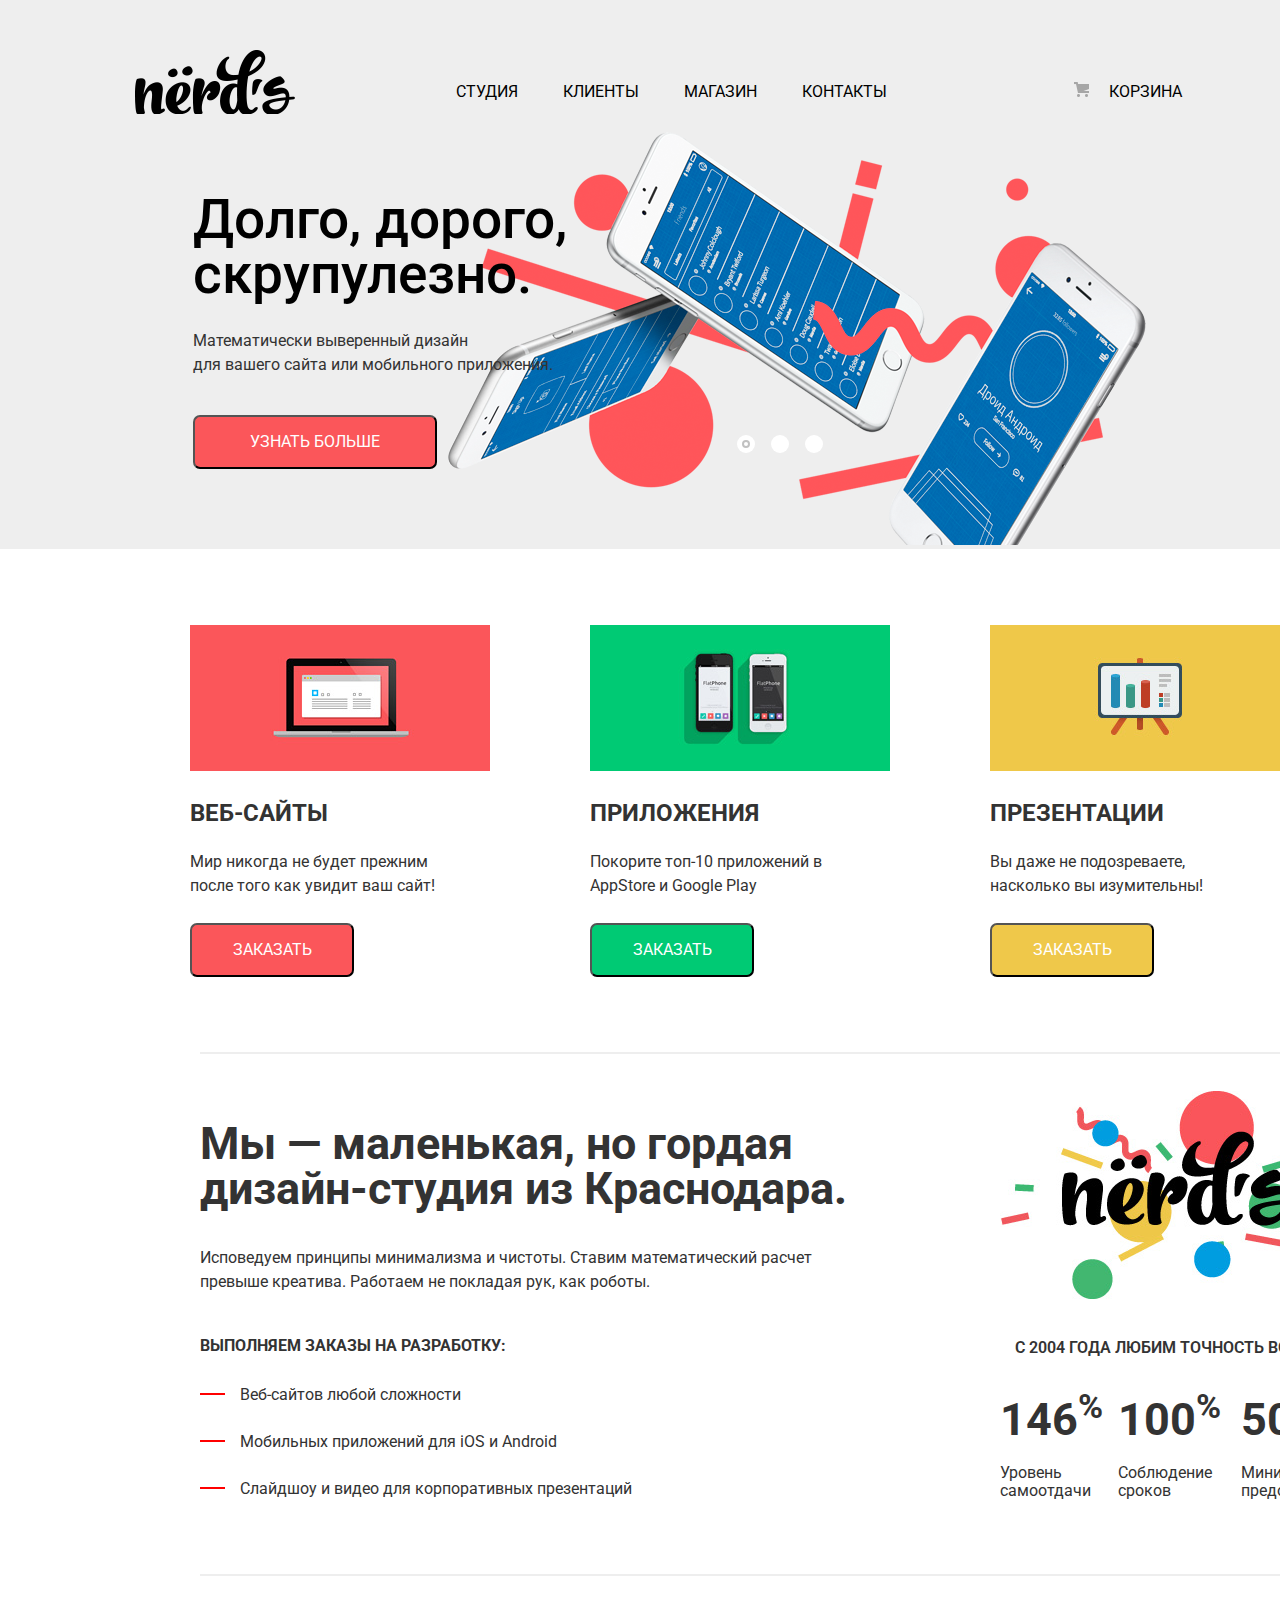
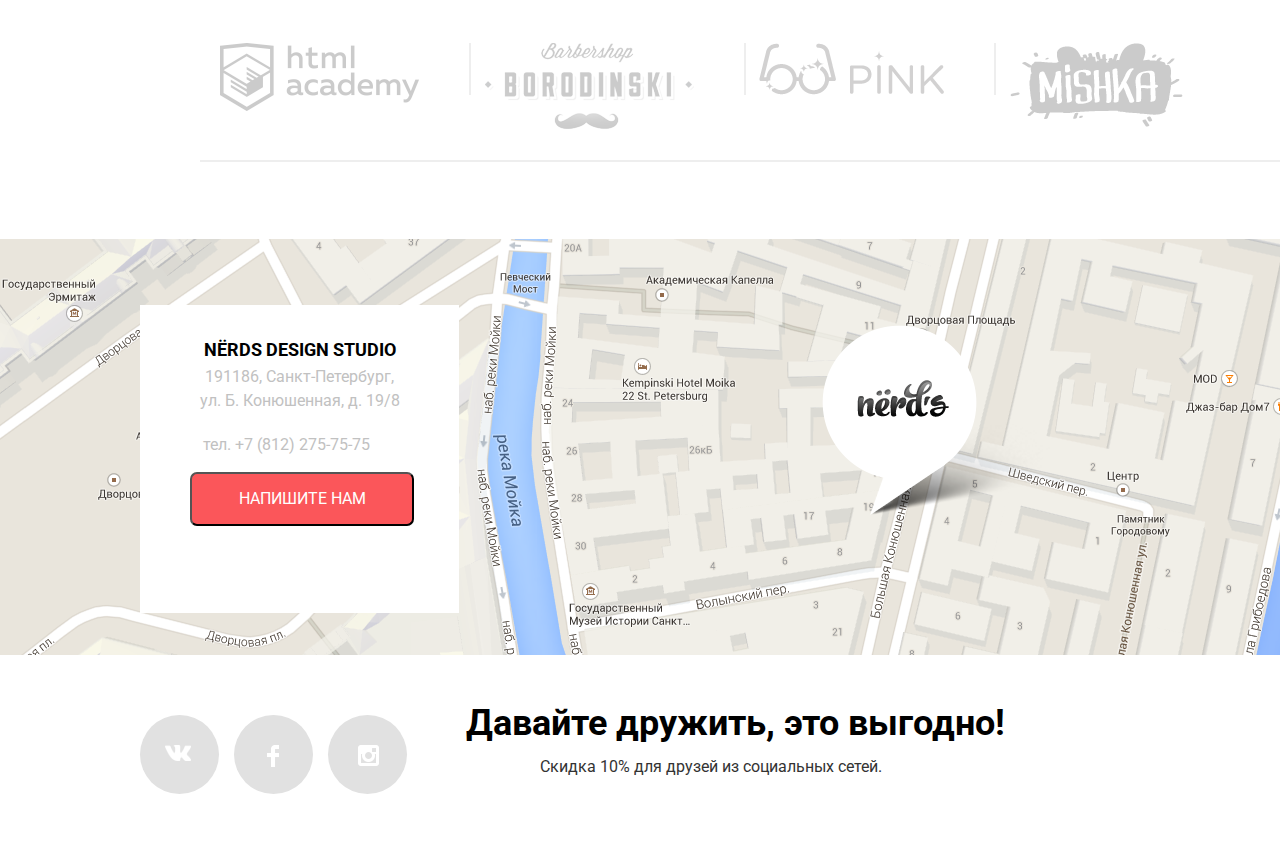
==== commit 5ac4f360: "2" ====
--- a/index.html
+++ b/index.html
@@ -139,15 +139,6 @@
         </div>
         </section>
       </div>
-        <!-- <section class="firm-row">
-          <div class="firm"></div>
-          <div class="border-vertical"></div>
-          <div class="firm"></div>
-          <div class="border-vertical"></div>
-          <div class="firm"></div>
-          <div class="border-vertical"></div>
-          <div class="firm"></div>
-        </section> -->
         <div class="border"></div>
         <section class="map">
           <div class="map-wrapper">
--- a/css/main.css
+++ b/css/main.css
@@ -669,21 +669,7 @@
 }
 
 /* ///////////////////////////MAP//////////////////// */
-.map-wrapper {
-  display: flex;
-  justify-content: center;
-  position: relative;
-  height: 416px;
-  /* width: 1440px; */
-  background-color: #b5b5b5;
-
-}
-.map-wrapper img {
-  position: absolute;
-  top: 0;
-  left: 0;
-  display: none;
-}
+
 .map {
 justify-content: center;
   background-image: url(/img/map.png);
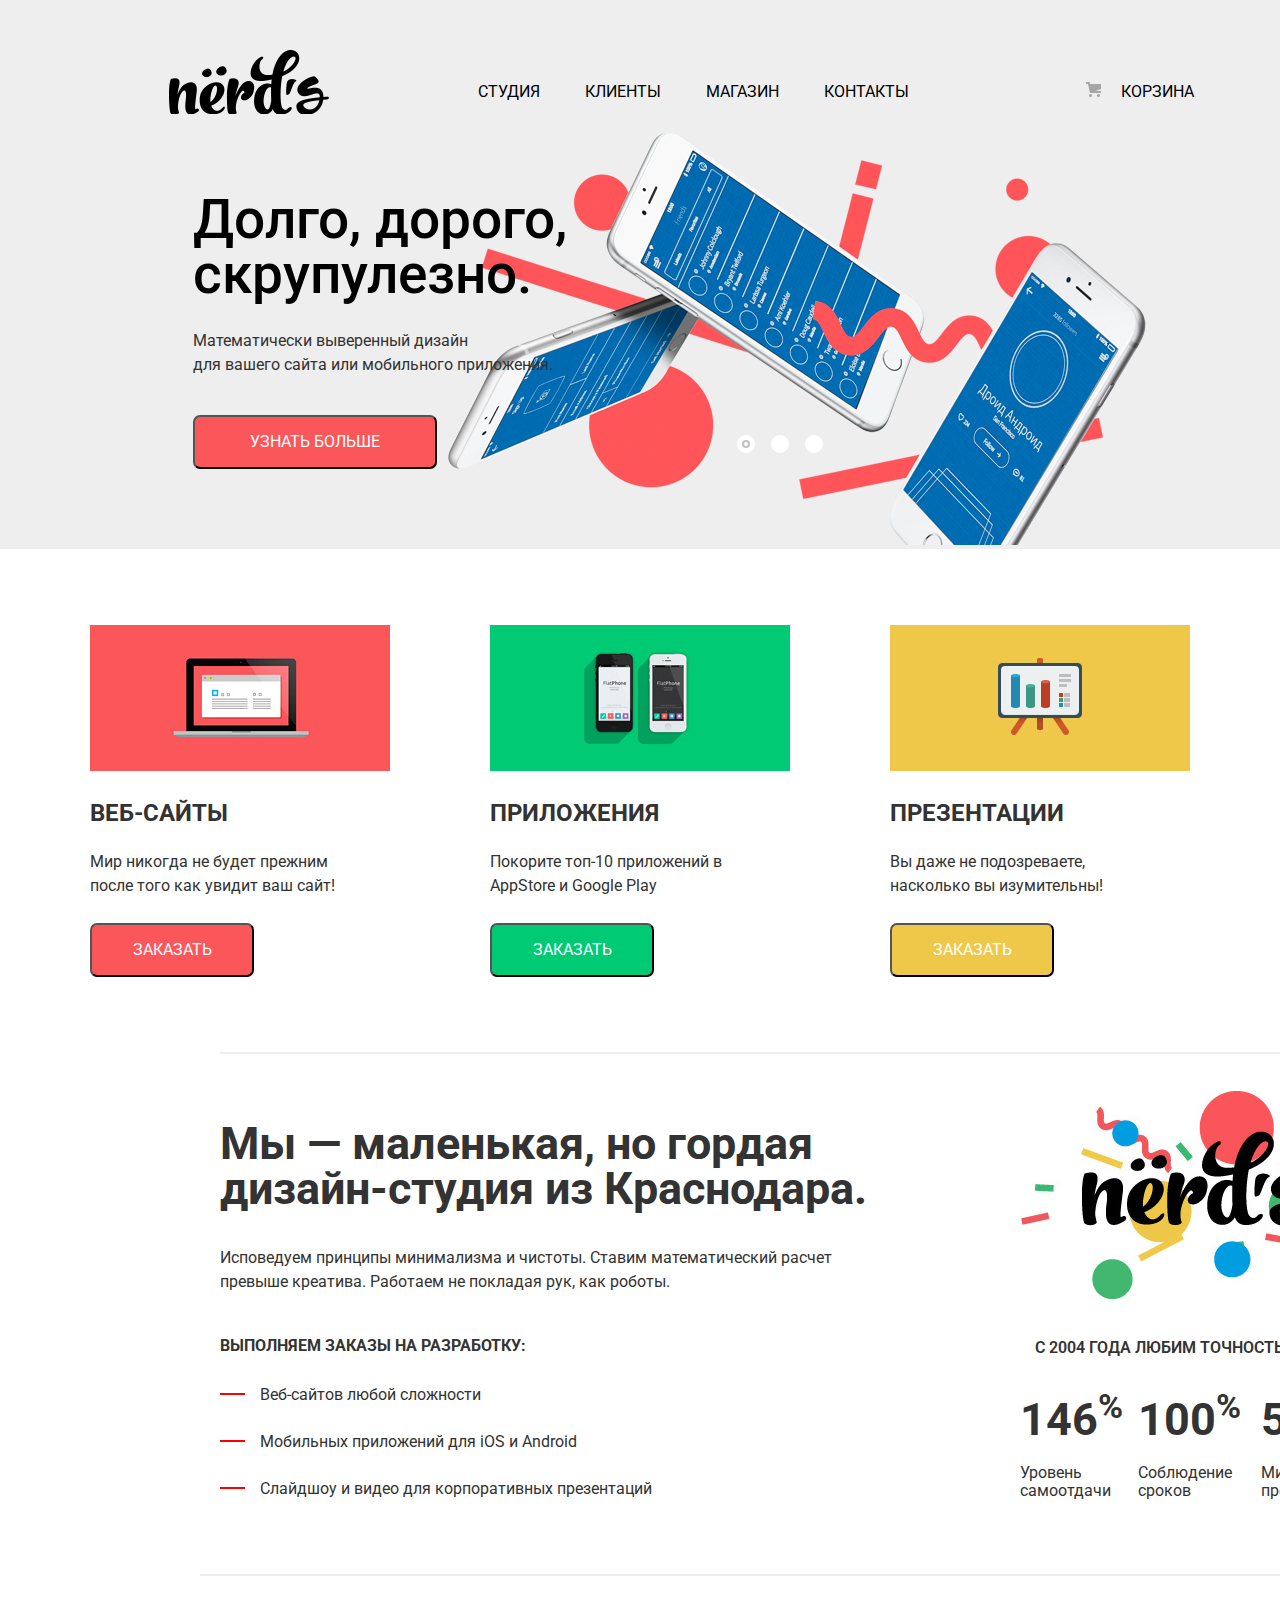
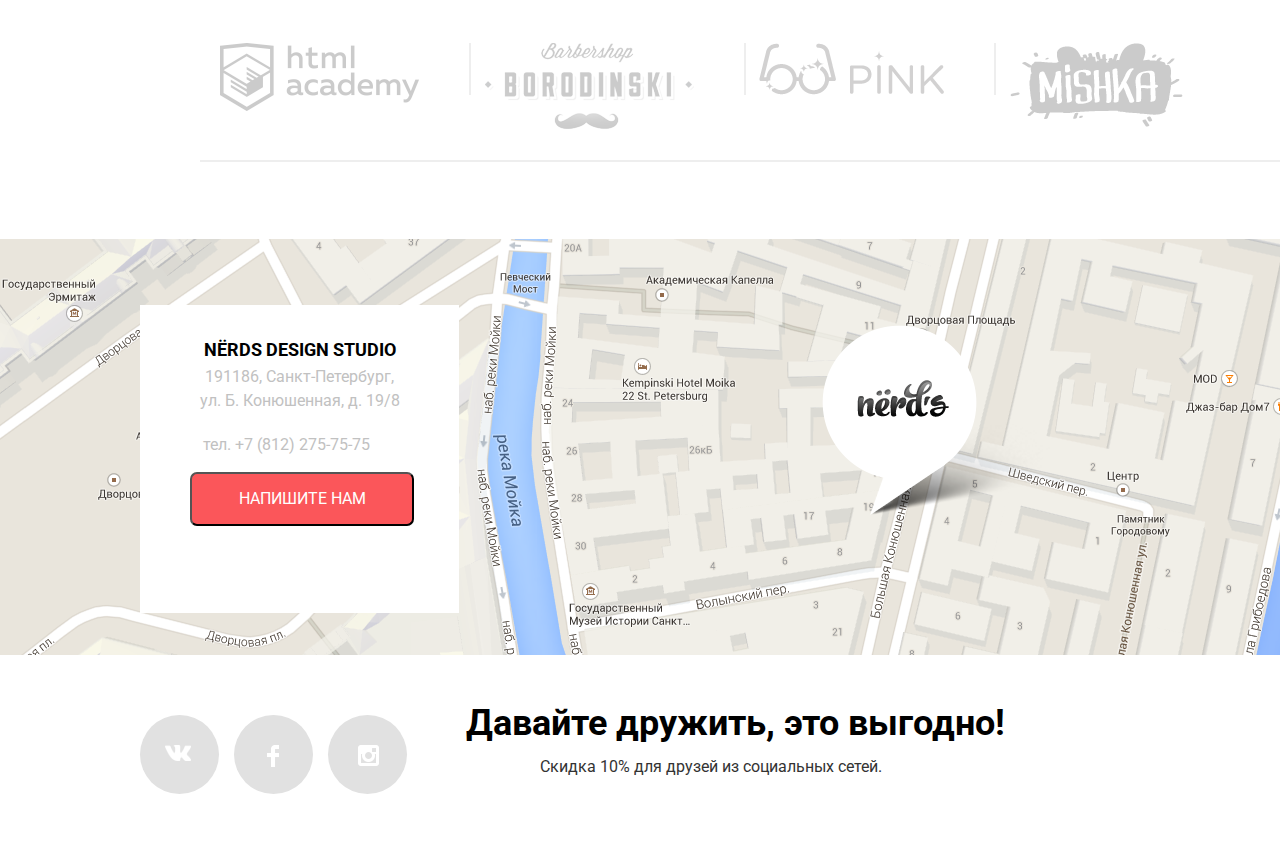
==== commit 2f1bca5b: "2" ====
--- a/index.html
+++ b/index.html
@@ -78,6 +78,7 @@
         </div>
       </div>
         </section>
+        <div class="wrapper-content">
         <div class="border"></div>
         <section class="description">
           <div class="about wrapper-content">
@@ -116,11 +117,13 @@
       </div>
       </div>
     </div>
+  </div>
         </section>
-        <!-- <div class="border wrapper-content"> -->
-        <div class="border"></div>
+        <div class="border wrapper-content"></div>
+        <!-- <div class="border"></div> -->
         <!-- Логотипы разных компаний -->
         <section class="firm-line">
+
           <div class="wrapper-content">
           <ul class="firm-list">
             <li class="firm-item">
@@ -139,9 +142,10 @@
         </div>
         </section>
       </div>
-        <div class="border"></div>
+        <div class="border wrapper-content"></div>
+        <div class="map-wrapper"></div>
         <section class="map">
-          <div class="map-wrapper">
+
           <div class="map"></div>
           <div class="map-marker"></div>
           <div class="map__text-background">
--- a/css/main.css
+++ b/css/main.css
@@ -16,7 +16,7 @@
 }
 .wrapper-content{
   max-width: 1440px;
-  margin: 0;
+  margin: 0 auto;
   padding: 0 20px;
 }
 .visually-hidden{
@@ -30,7 +30,8 @@
 /* /////////////////////////HEADER//////////////////// */
 .header-wrapper {
   display: flex;
-  margin-left: 35px;
+  padding-left: 100px;
+  /* margin-left: 35px; */
   /* border: 2px solid red; */
 }
 .header {
@@ -287,7 +288,7 @@
 
 }
 .products__block1 {
-margin-left: 170px;
+/* margin-left: 10px; */
 }
 .products__block2 {
   /* position: absolute; */
@@ -669,14 +670,20 @@
 }
 
 /* ///////////////////////////MAP//////////////////// */
-
+.map-wrapper {
+
+  display: flex;
+  /* width: 100%; */
+  justify-content: center;
+  /* text-align: center; */
+}
 .map {
-justify-content: center;
   background-image: url(/img/map.png);
   width: 1440px;
   height: 416px;
   width: 100%;
   background-repeat: no-repeat;
+  margin: 0 auto;
 }
 .map-marker {
   background-image: url(/img/map-marker.png);
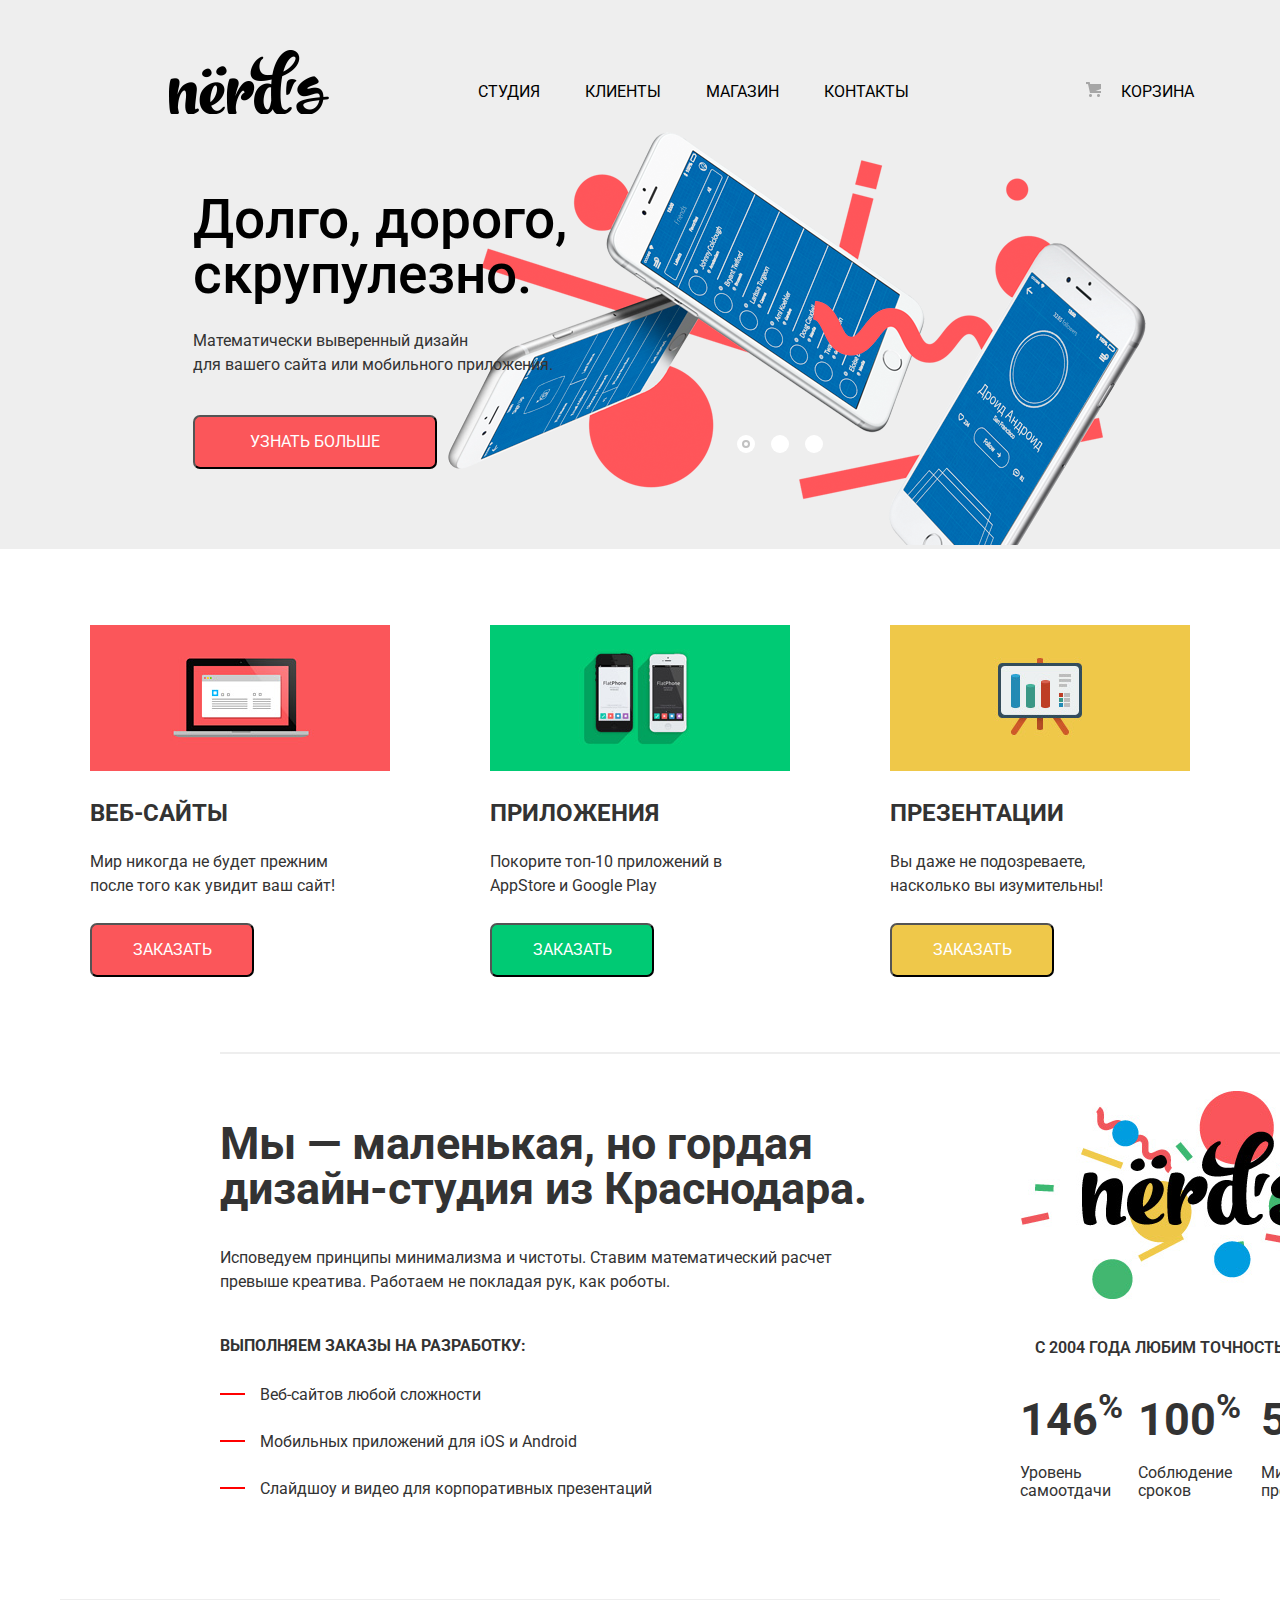
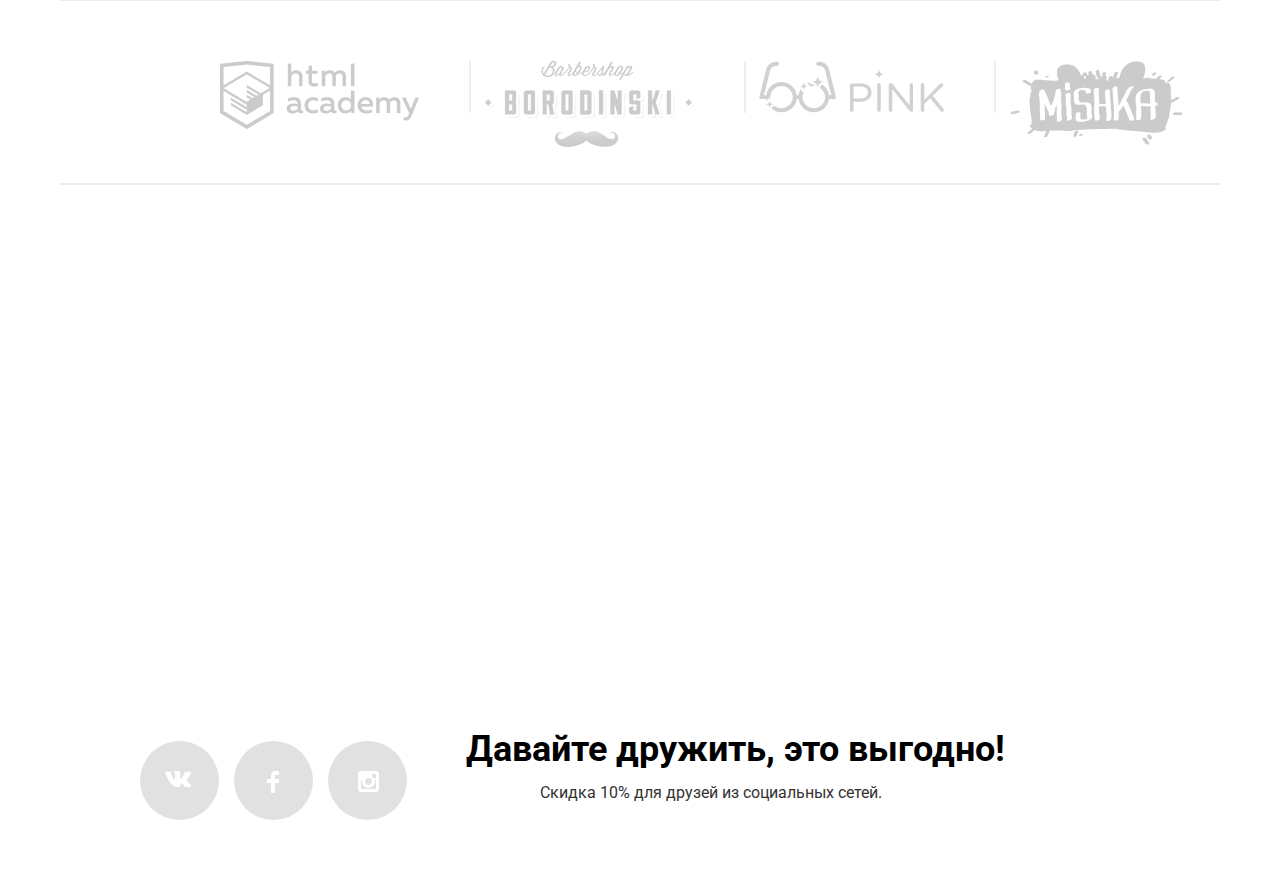
==== commit c31f363b: "2" ====
--- a/index.html
+++ b/index.html
@@ -119,7 +119,7 @@
     </div>
   </div>
         </section>
-        <div class="border wrapper-content"></div>
+
         <!-- <div class="border"></div> -->
         <!-- Логотипы разных компаний -->
         <section class="firm-line">
@@ -142,21 +142,23 @@
         </div>
         </section>
       </div>
-        <div class="border wrapper-content"></div>
-        <div class="map-wrapper"></div>
-        <section class="map">
+
+
+        <section class="section-map">
+          <div class="map-wrapper">
 
           <div class="map"></div>
-          <div class="map-marker"></div>
-          <div class="map__text-background">
-          <div class="map__text">
-          <p class="map__text-header">NЁRDS DESIGN STUDIO</p>
-          <p class="map__text-desc">191186, Санкт-Петербург, <br>
+          <!-- <div class="map-marker"></div> -->
+          <!-- <div class="map__text-background"> -->
+          <!-- <div class="map__text"> -->
+          <!-- <p class="map__text-header">NЁRDS DESIGN STUDIO</p> -->
+          <!-- <p class="map__text-desc">191186, Санкт-Петербург, <br>
             ул. Б. Конюшенная, д. 19/8
            <p class="map__text-number"> тел. +7 (812) 275-75-75</p>
         </div>
         <button class="map__button">Напишите нам</button>
-      </div>
+      </div> -->
+    <!-- </div> -->
     </div>
         </section>
       </main>
--- a/css/main.css
+++ b/css/main.css
@@ -620,6 +620,26 @@
 margin-top: 20px;
 margin-bottom: 70px;
 }
+.firm-line::before {
+  display: flex;
+  content: '';
+  background-color: #eee;
+  width: 1160px;
+  height: 2px;
+  margin: 0 auto;
+  margin-top: 75px;
+  margin-bottom: 60px;
+}
+.firm-line::after {
+  display: flex;
+  content: '';
+  background-color: #eee;
+  width: 1160px;
+  height: 2px;
+  margin: 0 auto;
+  margin-top: 25px;
+  margin-bottom: 80px;
+}
 .firm {
   margin-bottom: 78px;
   padding-top: 60px;
@@ -671,13 +691,18 @@
 
 /* ///////////////////////////MAP//////////////////// */
 .map-wrapper {
-
-  display: flex;
-  /* width: 100%; */
+  display: flex;
   justify-content: center;
-  /* text-align: center; */
+  margin: 0 auto;
+}
+.section-map {
+  display: flex;
+  justify-content: center;
+  margin: 0 auto;
 }
 .map {
+  display: flex;
+  justify-content: center;
   background-image: url(/img/map.png);
   width: 1440px;
   height: 416px;
@@ -687,7 +712,7 @@
 }
 .map-marker {
   background-image: url(/img/map-marker.png);
-  /* display: flex; */
+  /* display: flex; */'
   position: absolute;
   width: 231px;
   height: 190px;
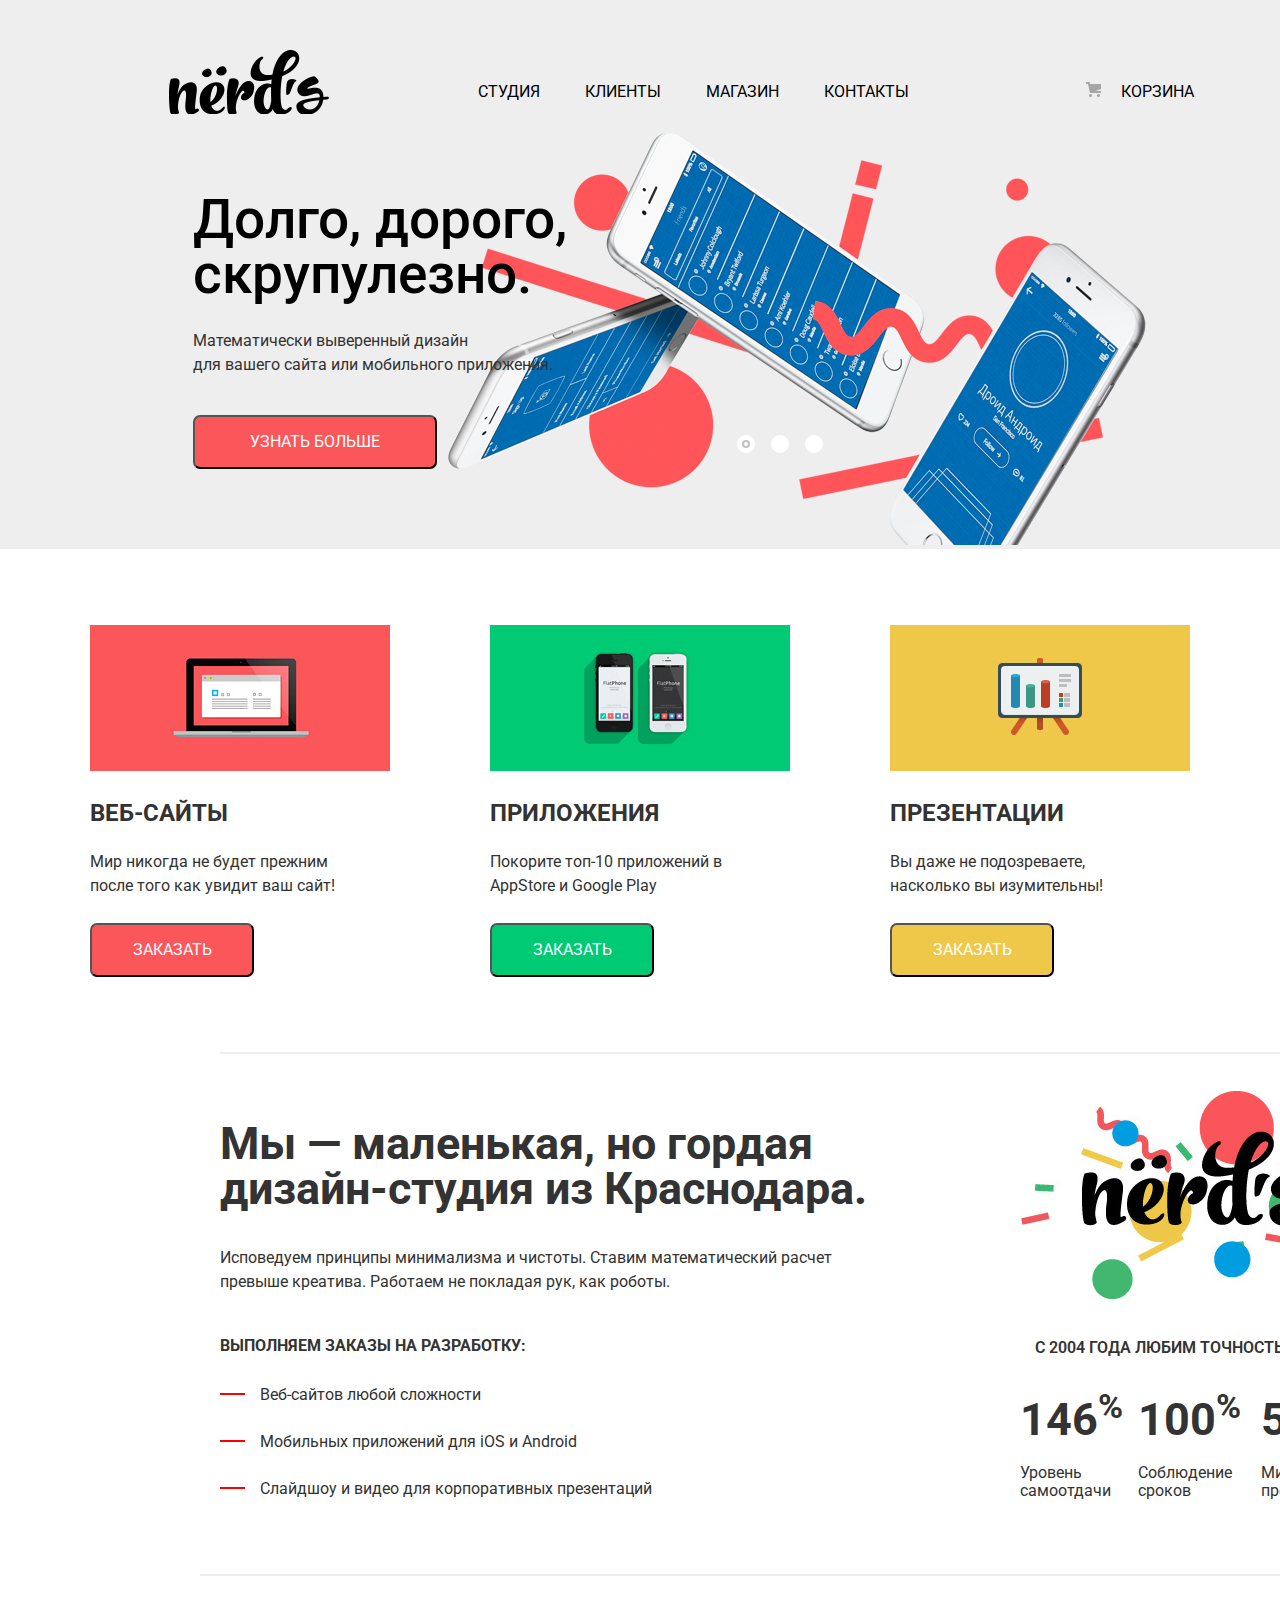
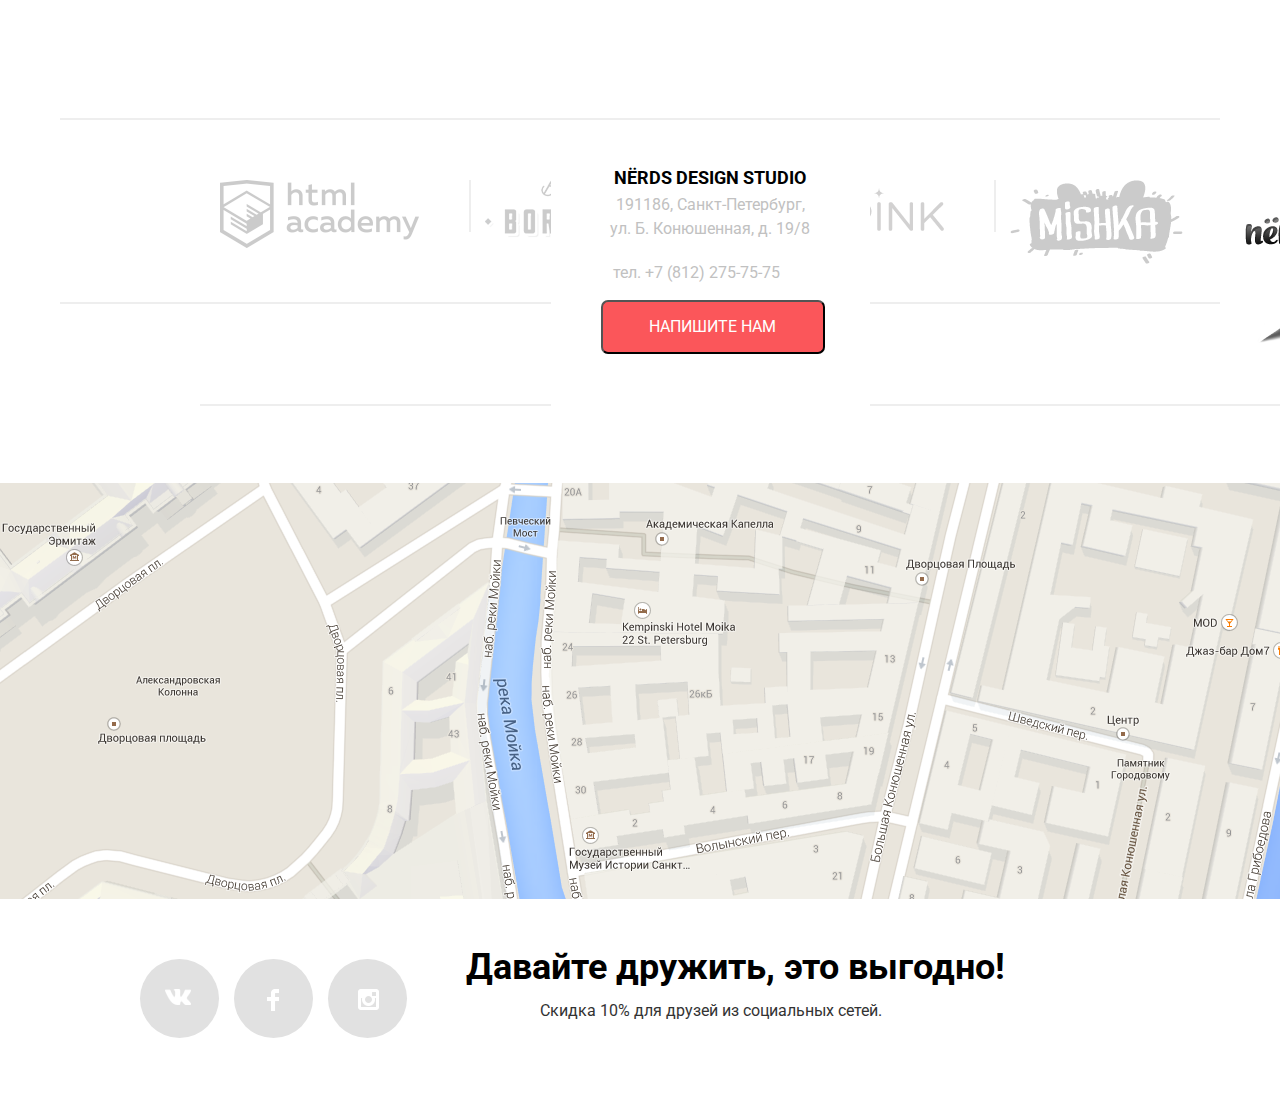
==== commit dc2ea283: "Update index.html" ====
--- a/index.html
+++ b/index.html
@@ -96,7 +96,7 @@
           <div class="nerds-results wrapper-content">
           <div class="nerds-results">
             <div class="nerds__results-block">
-            <img class="nerds__results-logo" src="/img/nerds-illustration.png" alt="Логотип Nerds"></img>
+              <img class="nerds__results-logo" src="/img/nerds-illustration.png" alt="Логотип Nerds"/>
             <p class="nerds__results-text">с 2004 года Любим точность во всем:</p>
           </div>
 
@@ -119,7 +119,7 @@
     </div>
   </div>
         </section>
-
+        <div class="border wrapper-content"></div>
         <!-- <div class="border"></div> -->
         <!-- Логотипы разных компаний -->
         <section class="firm-line">
@@ -142,23 +142,21 @@
         </div>
         </section>
       </div>
-
-
-        <section class="section-map">
-          <div class="map-wrapper">
+        <div class="border wrapper-content"></div>
+        <div class="map-wrapper"></div>
+        <section class="map">
 
           <div class="map"></div>
-          <!-- <div class="map-marker"></div> -->
-          <!-- <div class="map__text-background"> -->
-          <!-- <div class="map__text"> -->
-          <!-- <p class="map__text-header">NЁRDS DESIGN STUDIO</p> -->
-          <!-- <p class="map__text-desc">191186, Санкт-Петербург, <br>
+          <div class="map-marker"></div>
+          <div class="map__text-background">
+          <div class="map__text">
+          <p class="map__text-header">NЁRDS DESIGN STUDIO</p>
+          <p class="map__text-desc">191186, Санкт-Петербург, <br>
             ул. Б. Конюшенная, д. 19/8
            <p class="map__text-number"> тел. +7 (812) 275-75-75</p>
         </div>
         <button class="map__button">Напишите нам</button>
-      </div> -->
-    <!-- </div> -->
+      </div>
     </div>
         </section>
       </main>
@@ -166,13 +164,13 @@
         <div class="footer__links">
         <ul class="footer__soc-link">
           <li class="footer__soc-link-vk">
-            <img class="soc__vk" src="/img/vk-icon.png"></img>
+            <img class="soc__vk" src="/img/vk-icon.png"/>
           </li>
           <li class="footer__soc-link-fb">
-            <img class="soc__fb" src="/img/fb-icon.png"></img>
+            <img class="soc__fb" src="/img/fb-icon.png"/>
           </li>
           <li class="footer__soc-link-inst">
-            <img class="soc__inst" src="/img/insta-icon.png"></img>
+            <img class="soc__inst" src="/img/insta-icon.png"/>
           </li>
         </ul>
       </div>
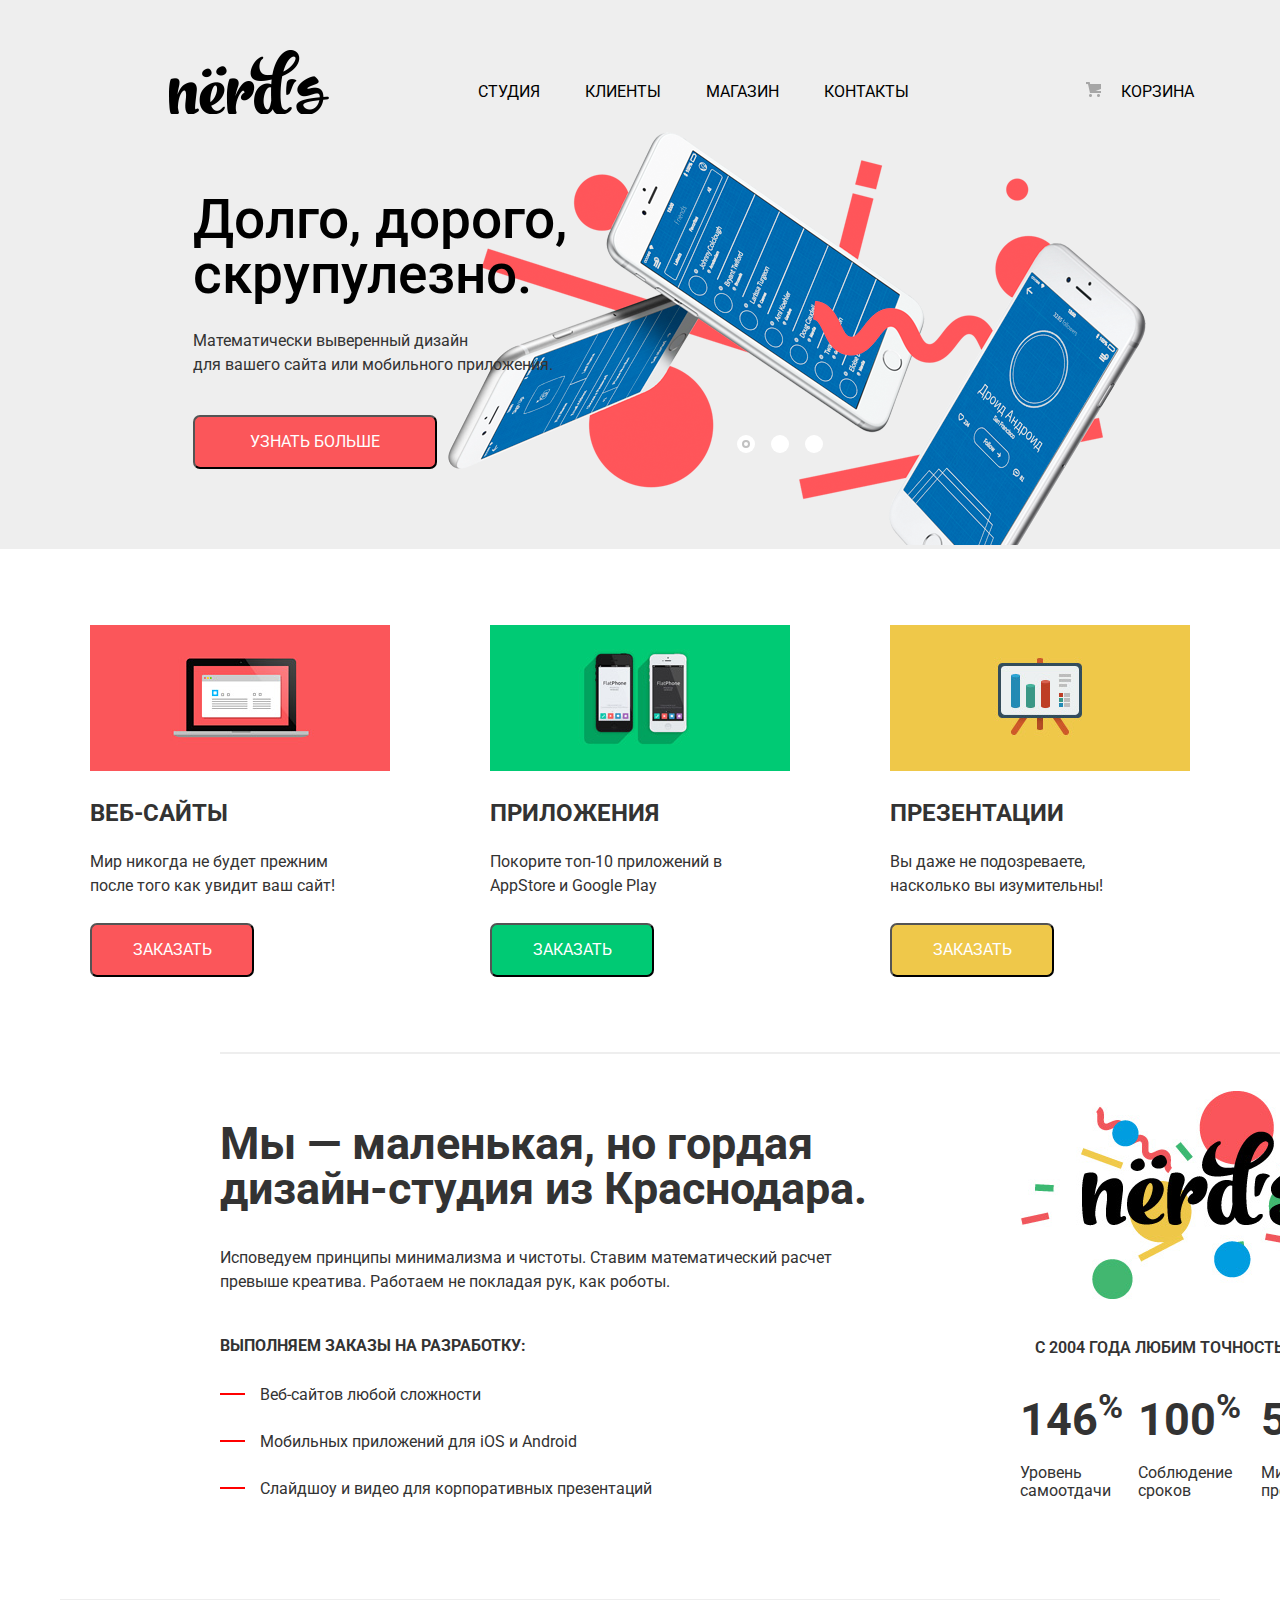
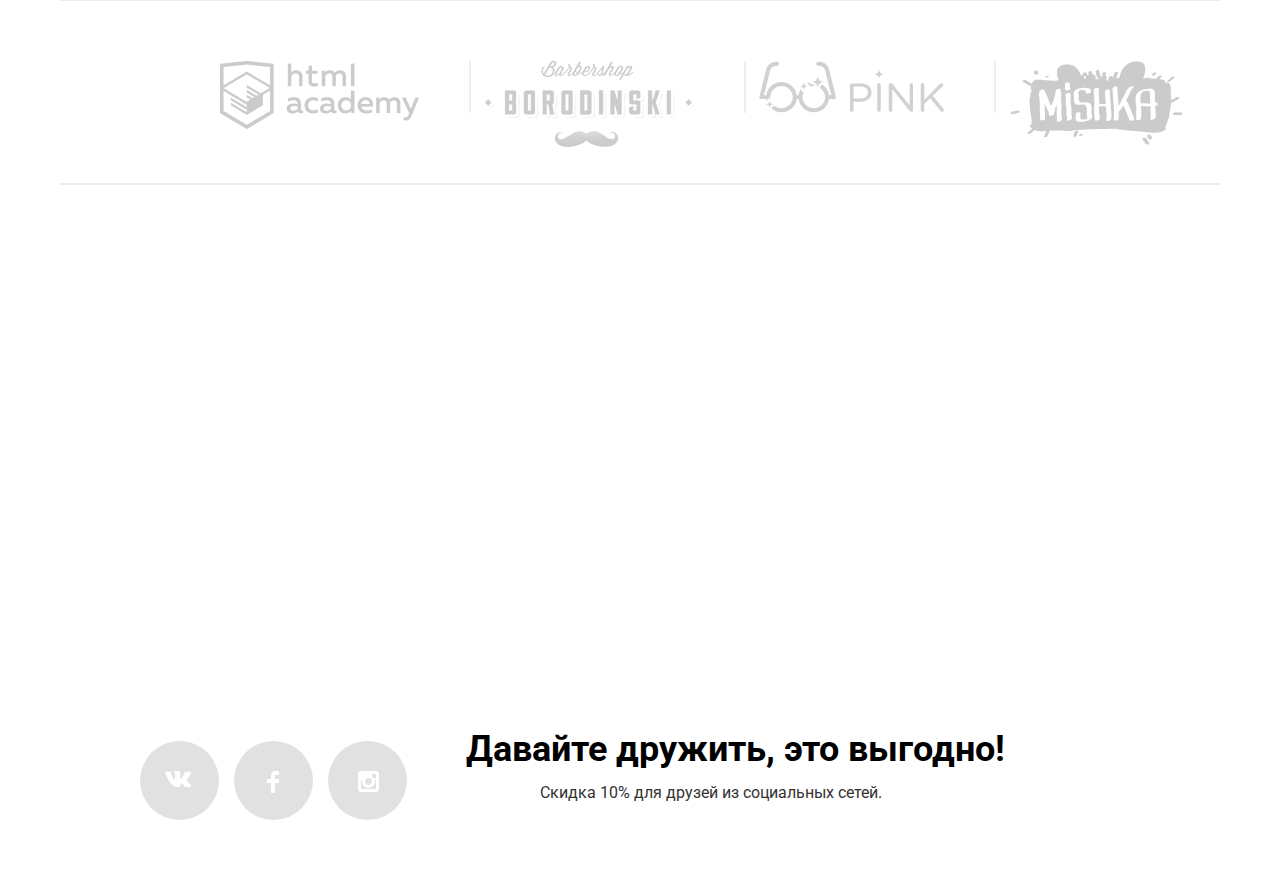
==== commit c04cf56d: "Merge branch 'master' of https://github.com/xnesart/1173661-nerds-27" ====
--- a/index.html
+++ b/index.html
@@ -119,7 +119,7 @@
     </div>
   </div>
         </section>
-        <div class="border wrapper-content"></div>
+
         <!-- <div class="border"></div> -->
         <!-- Логотипы разных компаний -->
         <section class="firm-line">
@@ -142,21 +142,23 @@
         </div>
         </section>
       </div>
-        <div class="border wrapper-content"></div>
-        <div class="map-wrapper"></div>
-        <section class="map">
+
+
+        <section class="section-map">
+          <div class="map-wrapper">
 
           <div class="map"></div>
-          <div class="map-marker"></div>
-          <div class="map__text-background">
-          <div class="map__text">
-          <p class="map__text-header">NЁRDS DESIGN STUDIO</p>
-          <p class="map__text-desc">191186, Санкт-Петербург, <br>
+          <!-- <div class="map-marker"></div> -->
+          <!-- <div class="map__text-background"> -->
+          <!-- <div class="map__text"> -->
+          <!-- <p class="map__text-header">NЁRDS DESIGN STUDIO</p> -->
+          <!-- <p class="map__text-desc">191186, Санкт-Петербург, <br>
             ул. Б. Конюшенная, д. 19/8
            <p class="map__text-number"> тел. +7 (812) 275-75-75</p>
         </div>
         <button class="map__button">Напишите нам</button>
-      </div>
+      </div> -->
+    <!-- </div> -->
     </div>
         </section>
       </main>
